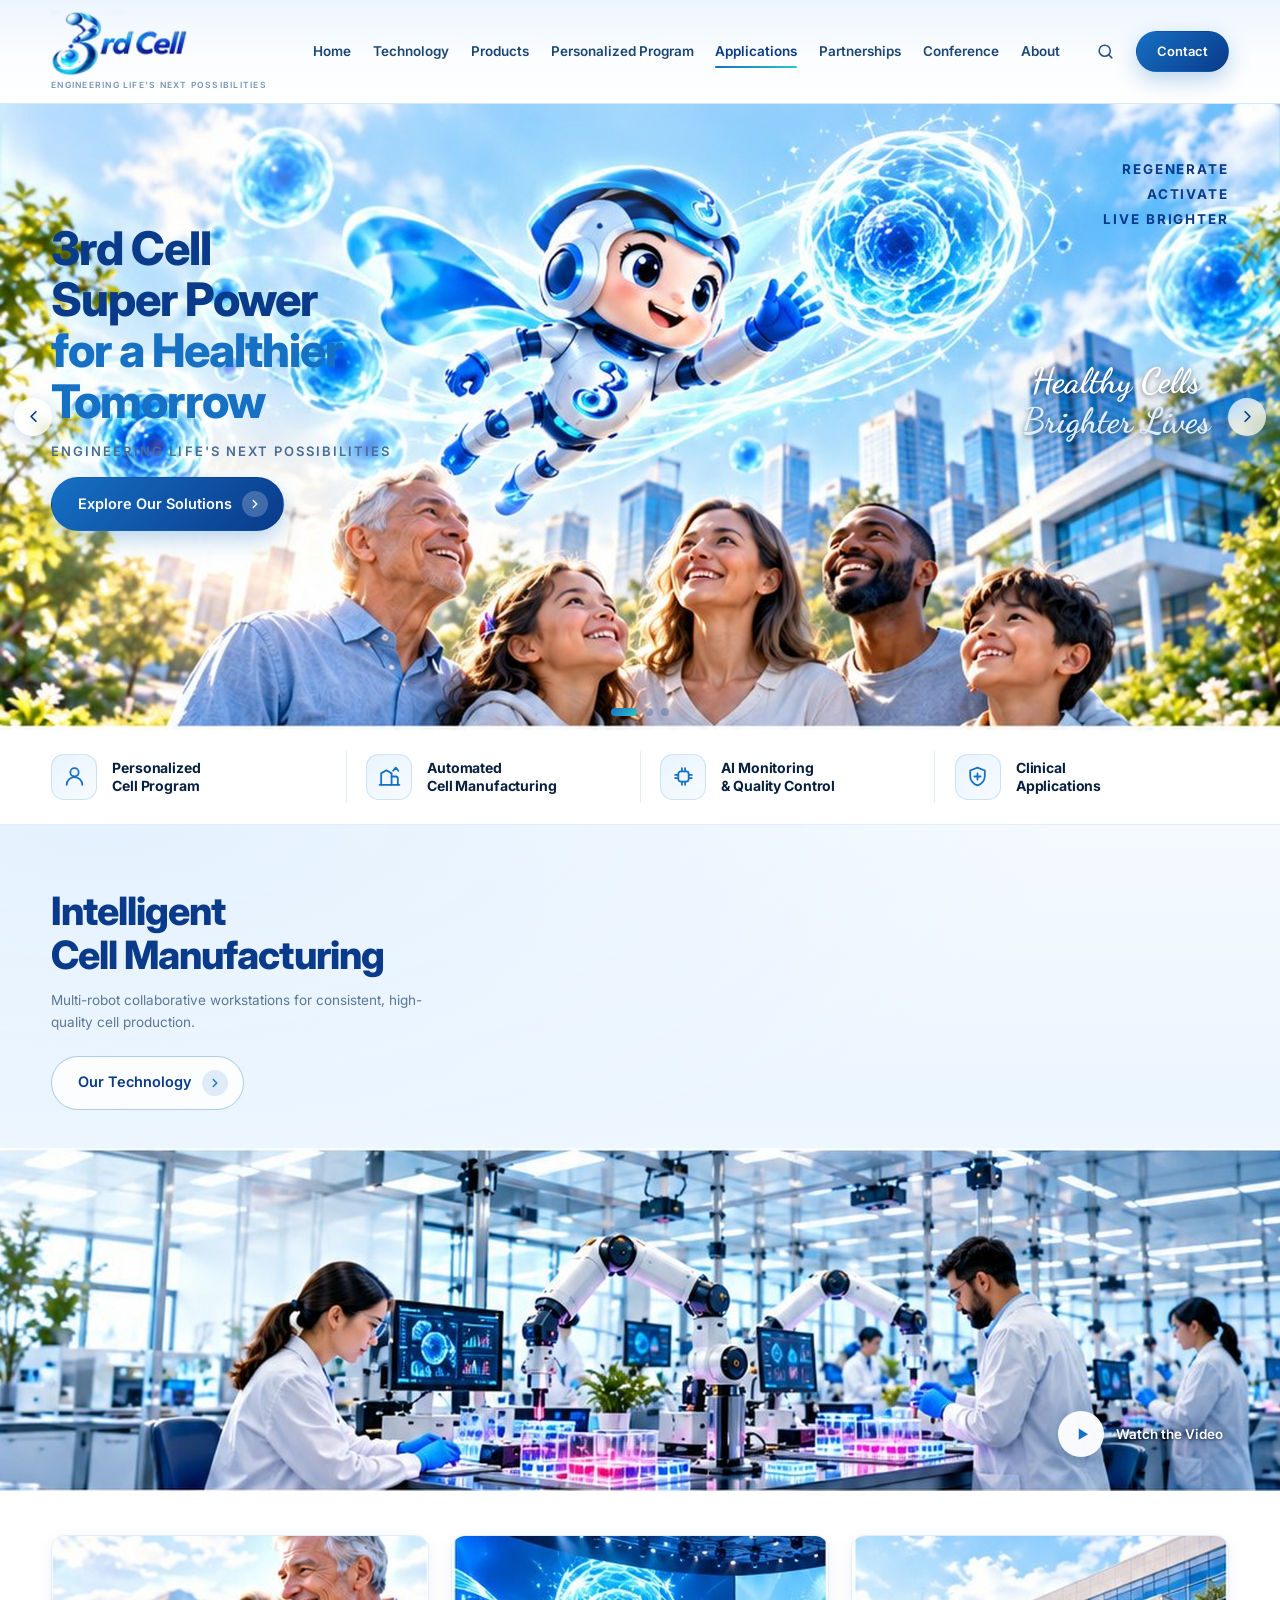
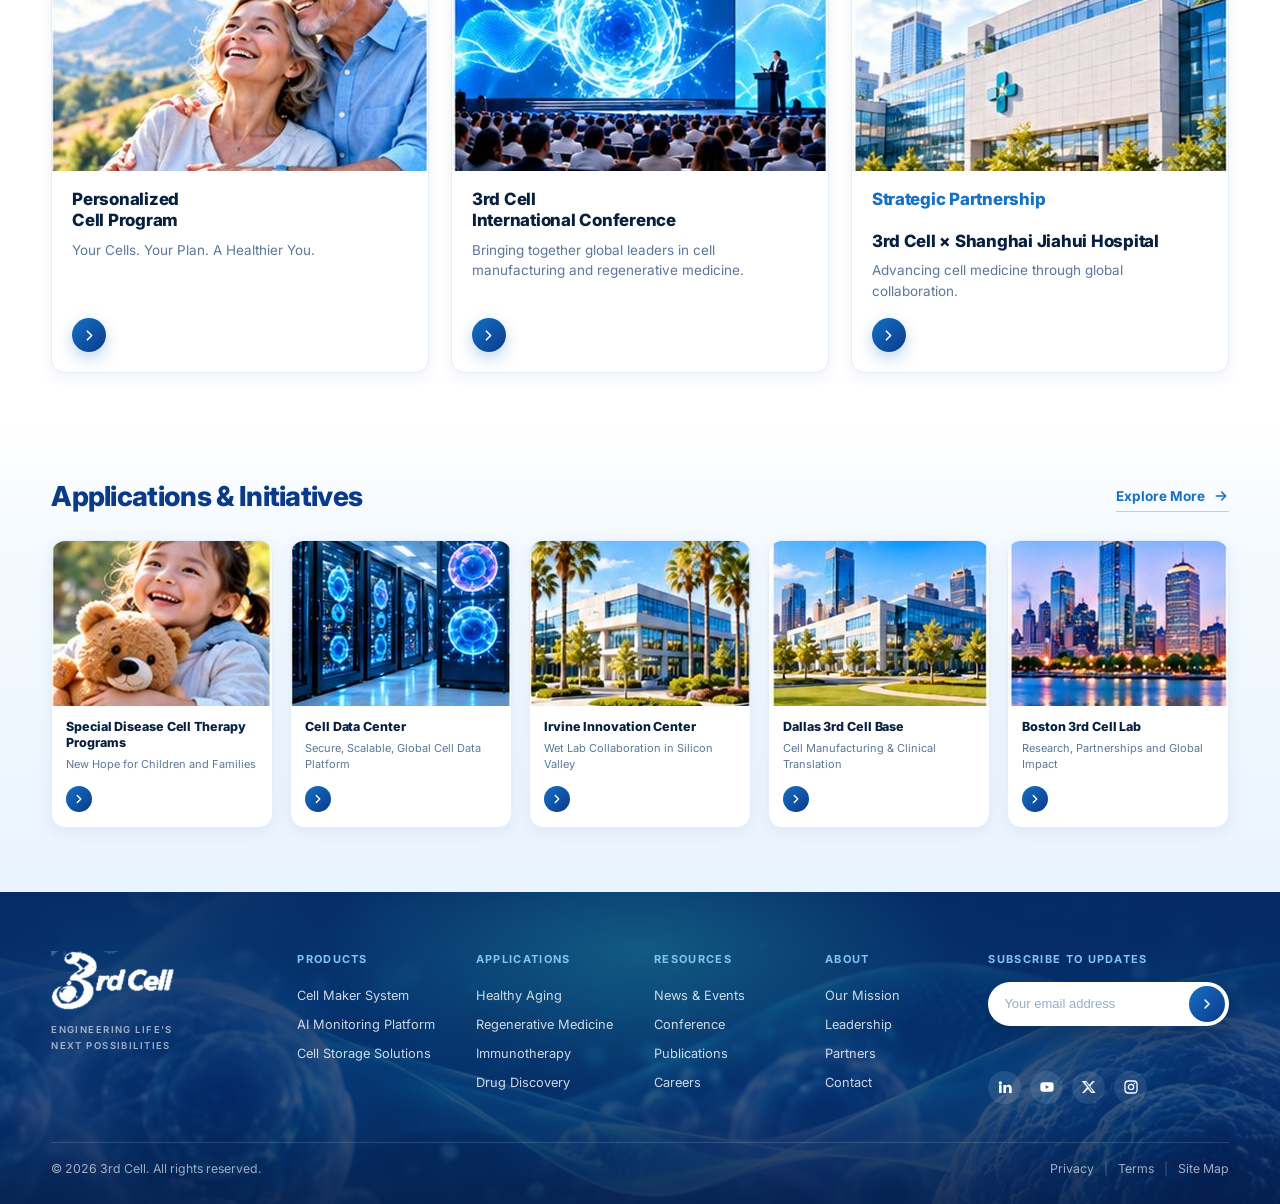
==== index.html @ 5ba8fcb6 "3rd Cell corporate site — static build from design mockup" ====
<!DOCTYPE html>
<html lang="en">
<head>
<meta charset="UTF-8">
<meta name="viewport" content="width=device-width, initial-scale=1">
<title>3rd Cell — Engineering Life's Next Possibilities</title>
<meta name="description" content="3rd Cell — Super Power for a Healthier Tomorrow. AI-powered automated cell manufacturing, monitoring and clinical translation.">
<link rel="icon" href="assets/logo.png">
<link rel="preconnect" href="https://fonts.googleapis.com">
<link rel="preconnect" href="https://fonts.gstatic.com" crossorigin>
<link href="https://fonts.googleapis.com/css2?family=Inter:wght@400;500;600;700;800;900&family=Dancing+Script:wght@600;700&display=swap" rel="stylesheet">
<link rel="stylesheet" href="styles.css">
</head>
<body>

<!-- ══════════ HEADER ══════════ -->
<header class="site-header" id="siteHeader">
  <div class="wrap header-inner">
    <a class="brand" href="#top" aria-label="3rd Cell home">
      <img src="assets/logo.png" alt="3rd Cell" class="brand-logo">
      <span class="brand-tag">Engineering Life's Next Possibilities</span>
    </a>

    <nav class="nav" id="primaryNav" aria-label="Primary">
      <a href="#top" class="nav-link is-active">Home</a>
      <a href="#technology" class="nav-link">Technology</a>
      <a href="#products" class="nav-link">Products</a>
      <a href="#programs" class="nav-link">Personalized Program</a>
      <a href="#applications" class="nav-link">Applications</a>
      <a href="#partnerships" class="nav-link">Partnerships</a>
      <a href="#conference" class="nav-link">Conference</a>
      <a href="#about" class="nav-link">About</a>
    </nav>

    <div class="header-actions">
      <button class="icon-btn" id="searchToggle" aria-label="Search">
        <svg viewBox="0 0 24 24" fill="none" stroke="currentColor" stroke-width="2" stroke-linecap="round"><circle cx="11" cy="11" r="7"/><path d="m20 20-3.6-3.6"/></svg>
      </button>
      <a href="#contact" class="btn btn-primary btn-sm">Contact</a>
      <button class="burger" id="navToggle" aria-label="Menu" aria-expanded="false"><span></span><span></span><span></span></button>
    </div>
  </div>
  <div class="search-bar" id="searchBar">
    <div class="wrap search-inner">
      <svg viewBox="0 0 24 24" fill="none" stroke="currentColor" stroke-width="2" stroke-linecap="round"><circle cx="11" cy="11" r="7"/><path d="m20 20-3.6-3.6"/></svg>
      <input type="search" placeholder="Search 3rd Cell — technology, programs, research…" aria-label="Search site">
      <button class="search-close" id="searchClose" aria-label="Close search">Esc</button>
    </div>
  </div>
</header>

<main id="top">

<!-- ══════════ HERO ══════════ -->
<section class="hero" id="hero" aria-roledescription="carousel">
  <div class="hero-stage">
    <div class="hero-slide is-active" data-theme="light">
      <img class="hero-img" src="assets/hero.jpg" alt="A multi-generational family looking up at glowing cell spheres above a city skyline">
    </div>
    <div class="hero-slide" data-theme="light" data-scrim="light">
      <img class="hero-img" src="assets/lab.jpg" alt="Multi-robot collaborative cell manufacturing laboratory" style="object-position:62% 50%">
    </div>
    <div class="hero-slide" data-theme="dark">
      <img class="hero-img" src="assets/footer-bg.jpg" alt="Luminous engineered cell spheres">
    </div>
  </div>

  <div class="hero-scrim"></div>

  <div class="hero-copy-wrap">
    <div class="hero-copy">
      <h1 class="hero-title">
        <span class="t-dark" data-slide-line>3rd Cell</span>
        <span class="t-dark" data-slide-line>Super Power</span>
        <span class="t-blue" data-slide-line>for a Healthier</span>
        <span class="t-blue" data-slide-line>Tomorrow</span>
      </h1>
      <p class="hero-sub" data-slide-sub>Engineering Life's Next Possibilities</p>
      <a href="#technology" class="btn btn-primary btn-lg" data-slide-cta>Explore Our Solutions
        <span class="btn-arrow"><svg viewBox="0 0 24 24" fill="none" stroke="currentColor" stroke-width="2.4" stroke-linecap="round" stroke-linejoin="round"><path d="m9 6 6 6-6 6"/></svg></span>
      </a>
    </div>
    <p class="hero-eyebrow" data-slide-eyebrow><span>Regenerate</span><span>Activate</span><span>Live Brighter</span></p>
    <p class="hero-script" data-slide-script>Healthy Cells<br><span>Brighter Lives</span></p>
  </div>

  <button class="hero-arrow hero-arrow--prev" id="heroPrev" aria-label="Previous slide">
    <svg viewBox="0 0 24 24" fill="none" stroke="currentColor" stroke-width="2.2" stroke-linecap="round" stroke-linejoin="round"><path d="m15 18-6-6 6-6"/></svg>
  </button>
  <button class="hero-arrow hero-arrow--next" id="heroNext" aria-label="Next slide">
    <svg viewBox="0 0 24 24" fill="none" stroke="currentColor" stroke-width="2.2" stroke-linecap="round" stroke-linejoin="round"><path d="m9 6 6 6-6 6"/></svg>
  </button>

  <div class="hero-dots" id="heroDots" role="tablist" aria-label="Slide selector"></div>
</section>

<!-- ══════════ PILLARS ══════════ -->
<section class="pillars" id="products">
  <div class="wrap pillars-grid">
    <a class="pillar" href="#programs">
      <span class="pillar-ico">
        <svg viewBox="0 0 24 24" fill="none" stroke="currentColor" stroke-width="1.7" stroke-linecap="round" stroke-linejoin="round"><path d="M12 12a4 4 0 1 0 0-8 4 4 0 0 0 0 8Z"/><path d="M4.5 20a7.5 7.5 0 0 1 15 0"/></svg>
      </span>
      <span class="pillar-label">Personalized<br>Cell Program</span>
    </a>
    <a class="pillar" href="#technology">
      <span class="pillar-ico">
        <svg viewBox="0 0 24 24" fill="none" stroke="currentColor" stroke-width="1.7" stroke-linecap="round" stroke-linejoin="round"><path d="M4 20V9l5-3 5 3v11"/><path d="M14 12h4a2 2 0 0 1 2 2v6"/><path d="M2.5 20h19"/><path d="m15.5 6.5 2.5-3 2.5 3"/></svg>
      </span>
      <span class="pillar-label">Automated<br>Cell Manufacturing</span>
    </a>
    <a class="pillar" href="#technology">
      <span class="pillar-ico">
        <svg viewBox="0 0 24 24" fill="none" stroke="currentColor" stroke-width="1.7" stroke-linecap="round" stroke-linejoin="round"><rect x="7" y="7" width="10" height="10" rx="2.5"/><path d="M10.5 4v3M13.5 4v3M10.5 17v3M13.5 17v3M4 10.5h3M4 13.5h3M17 10.5h3M17 13.5h3"/></svg>
      </span>
      <span class="pillar-label">AI Monitoring<br>&amp; Quality Control</span>
    </a>
    <a class="pillar" href="#applications">
      <span class="pillar-ico">
        <svg viewBox="0 0 24 24" fill="none" stroke="currentColor" stroke-width="1.7" stroke-linecap="round" stroke-linejoin="round"><path d="M12 3.5 5 6.2v5.3c0 4.2 2.9 7.6 7 9 4.1-1.4 7-4.8 7-9V6.2L12 3.5Z"/><path d="M12 9v6M9 12h6"/></svg>
      </span>
      <span class="pillar-label">Clinical<br>Applications</span>
    </a>
  </div>
</section>

<!-- ══════════ TECHNOLOGY ══════════ -->
<section class="tech" id="technology">
  <div class="wrap">
    <div class="tech-head">
      <h2 class="h2">Intelligent<br>Cell Manufacturing</h2>
      <p class="lede">Multi-robot collaborative workstations for consistent, high-quality cell production.</p>
      <a href="#about" class="btn btn-ghost btn-lg">Our Technology
        <span class="btn-arrow"><svg viewBox="0 0 24 24" fill="none" stroke="currentColor" stroke-width="2.4" stroke-linecap="round" stroke-linejoin="round"><path d="m9 6 6 6-6 6"/></svg></span>
      </a>
    </div>
  </div>
  <div class="tech-media">
    <img src="assets/lab.jpg" alt="Robotic arms and scientists working at collaborative cell culture workstations">
    <button class="watch" id="watchVideo">
      <span class="watch-play">
        <svg viewBox="0 0 24 24" fill="currentColor"><path d="M8 5.2v13.6L19 12 8 5.2Z"/></svg>
      </span>
      <span class="watch-text">Watch the Video</span>
    </button>
  </div>
</section>

<!-- ══════════ STORIES ══════════ -->
<section class="stories" id="programs">
  <div class="wrap stories-grid">

    <article class="story reveal">
      <div class="story-media"><img src="assets/card-program.jpg" alt="An older couple smiling in the mountains"></div>
      <div class="story-body">
        <h3 class="story-title">Personalized<br>Cell Program</h3>
        <p class="story-desc">Your Cells. Your Plan. A Healthier You.</p>
        <span class="story-arrow"><svg viewBox="0 0 24 24" fill="none" stroke="currentColor" stroke-width="2.4" stroke-linecap="round" stroke-linejoin="round"><path d="m9 6 6 6-6 6"/></svg></span>
      </div>
    </article>

    <article class="story reveal" id="conference">
      <div class="story-media"><img src="assets/card-conference.jpg" alt="A speaker on stage at the 3rd Cell International Conference"></div>
      <div class="story-body">
        <h3 class="story-title">3rd Cell<br>International Conference</h3>
        <p class="story-desc">Bringing together global leaders in cell manufacturing and regenerative medicine.</p>
        <span class="story-arrow"><svg viewBox="0 0 24 24" fill="none" stroke="currentColor" stroke-width="2.4" stroke-linecap="round" stroke-linejoin="round"><path d="m9 6 6 6-6 6"/></svg></span>
      </div>
    </article>

    <article class="story reveal" id="partnerships">
      <div class="story-media"><img src="assets/card-partner.jpg" alt="Shanghai Jiahui Hospital campus"></div>
      <div class="story-body">
        <h3 class="story-title"><em>Strategic Partnership</em><br>3rd Cell &times; Shanghai Jiahui Hospital</h3>
        <p class="story-desc">Advancing cell medicine through global collaboration.</p>
        <span class="story-arrow"><svg viewBox="0 0 24 24" fill="none" stroke="currentColor" stroke-width="2.4" stroke-linecap="round" stroke-linejoin="round"><path d="m9 6 6 6-6 6"/></svg></span>
      </div>
    </article>

  </div>
</section>

<!-- ══════════ APPLICATIONS ══════════ -->
<section class="apps" id="applications">
  <div class="wrap">
    <div class="apps-head">
      <h2 class="h2 h2-sm">Applications &amp; Initiatives</h2>
      <a href="#about" class="link-more">Explore More
        <svg viewBox="0 0 24 24" fill="none" stroke="currentColor" stroke-width="2.4" stroke-linecap="round" stroke-linejoin="round"><path d="M5 12h13m-5-6 6 6-6 6"/></svg>
      </a>
    </div>

    <div class="apps-grid">
      <a class="app-card reveal" href="#programs">
        <div class="app-media"><img src="assets/app-therapy.jpg" alt="A young child hugging a teddy bear"></div>
        <h3 class="app-title">Special Disease Cell Therapy Programs</h3>
        <p class="app-desc">New Hope for Children and Families</p>
        <span class="app-arrow"><svg viewBox="0 0 24 24" fill="none" stroke="currentColor" stroke-width="2.4" stroke-linecap="round" stroke-linejoin="round"><path d="m9 6 6 6-6 6"/></svg></span>
      </a>
      <a class="app-card reveal" href="#technology">
        <div class="app-media"><img src="assets/app-datacenter.jpg" alt="Rows of illuminated server racks"></div>
        <h3 class="app-title">Cell Data Center</h3>
        <p class="app-desc">Secure, Scalable, Global Cell Data Platform</p>
        <span class="app-arrow"><svg viewBox="0 0 24 24" fill="none" stroke="currentColor" stroke-width="2.4" stroke-linecap="round" stroke-linejoin="round"><path d="m9 6 6 6-6 6"/></svg></span>
      </a>
      <a class="app-card reveal" href="#about">
        <div class="app-media"><img src="assets/app-irvine.jpg" alt="Palm trees in front of a modern research campus"></div>
        <h3 class="app-title">Irvine Innovation Center</h3>
        <p class="app-desc">Wet Lab Collaboration in Silicon Valley</p>
        <span class="app-arrow"><svg viewBox="0 0 24 24" fill="none" stroke="currentColor" stroke-width="2.4" stroke-linecap="round" stroke-linejoin="round"><path d="m9 6 6 6-6 6"/></svg></span>
      </a>
      <a class="app-card reveal" href="#technology">
        <div class="app-media"><img src="assets/app-dallas.jpg" alt="A 3rd Cell facility beside a city skyline"></div>
        <h3 class="app-title">Dallas 3rd Cell Base</h3>
        <p class="app-desc">Cell Manufacturing &amp; Clinical Translation</p>
        <span class="app-arrow"><svg viewBox="0 0 24 24" fill="none" stroke="currentColor" stroke-width="2.4" stroke-linecap="round" stroke-linejoin="round"><path d="m9 6 6 6-6 6"/></svg></span>
      </a>
      <a class="app-card reveal" href="#partnerships">
        <div class="app-media"><img src="assets/app-boston.jpg" alt="Boston skyline along the river at dusk"></div>
        <h3 class="app-title">Boston 3rd Cell Lab</h3>
        <p class="app-desc">Research, Partnerships and Global Impact</p>
        <span class="app-arrow"><svg viewBox="0 0 24 24" fill="none" stroke="currentColor" stroke-width="2.4" stroke-linecap="round" stroke-linejoin="round"><path d="m9 6 6 6-6 6"/></svg></span>
      </a>
    </div>
  </div>
</section>

</main>

<!-- ══════════ FOOTER ══════════ -->
<footer class="site-footer" id="about">
  <div class="footer-glow"></div>
  <div class="wrap footer-grid">

    <div class="footer-brand" id="contact">
      <img src="assets/logo-white.png" alt="3rd Cell" class="footer-logo">
      <p class="footer-tag">Engineering Life's<br>Next Possibilities</p>
    </div>

    <nav class="footer-col" aria-label="Products">
      <h4>Products</h4>
      <a href="#technology">Cell Maker System</a>
      <a href="#technology">AI Monitoring Platform</a>
      <a href="#technology">Cell Storage Solutions</a>
    </nav>

    <nav class="footer-col" aria-label="Applications">
      <h4>Applications</h4>
      <a href="#applications">Healthy Aging</a>
      <a href="#applications">Regenerative Medicine</a>
      <a href="#applications">Immunotherapy</a>
      <a href="#applications">Drug Discovery</a>
    </nav>

    <nav class="footer-col" aria-label="Resources">
      <h4>Resources</h4>
      <a href="#about">News &amp; Events</a>
      <a href="#conference">Conference</a>
      <a href="#about">Publications</a>
      <a href="#about">Careers</a>
    </nav>

    <nav class="footer-col" aria-label="About">
      <h4>About</h4>
      <a href="#about">Our Mission</a>
      <a href="#about">Leadership</a>
      <a href="#partnerships">Partners</a>
      <a href="#contact">Contact</a>
    </nav>

    <div class="footer-sub">
      <h4>Subscribe to Updates</h4>
      <form class="sub-form" id="subForm" novalidate>
        <label class="sr-only" for="subEmail">Email address</label>
        <input id="subEmail" type="email" placeholder="Your email address" autocomplete="email" required>
        <button type="submit" aria-label="Subscribe">
          <svg viewBox="0 0 24 24" fill="none" stroke="currentColor" stroke-width="2.3" stroke-linecap="round" stroke-linejoin="round"><path d="m9 6 6 6-6 6"/></svg>
        </button>
      </form>
      <p class="sub-note" id="subNote" role="status"></p>

      <div class="socials">
        <a href="#" aria-label="LinkedIn"><svg viewBox="0 0 24 24" fill="currentColor"><path d="M4.98 3.5a2.5 2.5 0 1 1 0 5 2.5 2.5 0 0 1 0-5ZM3 9h4v12H3V9Zm7 0h3.8v1.7h.05c.53-.95 1.83-1.95 3.77-1.95C21.1 8.75 22 10.9 22 14.1V21h-4v-6.1c0-1.45-.03-3.3-2.05-3.3-2.05 0-2.36 1.57-2.36 3.2V21h-4V9Z"/></svg></a>
        <a href="#" aria-label="YouTube"><svg viewBox="0 0 24 24" fill="currentColor"><path d="M21.6 7.2a2.5 2.5 0 0 0-1.75-1.77C18.25 5 12 5 12 5s-6.25 0-7.85.43A2.5 2.5 0 0 0 2.4 7.2C2 8.8 2 12 2 12s0 3.2.4 4.8a2.5 2.5 0 0 0 1.75 1.77C5.75 19 12 19 12 19s6.25 0 7.85-.43a2.5 2.5 0 0 0 1.75-1.77C22 15.2 22 12 22 12s0-3.2-.4-4.8ZM10 15.1V8.9l5.2 3.1-5.2 3.1Z"/></svg></a>
        <a href="#" aria-label="X"><svg viewBox="0 0 24 24" fill="currentColor"><path d="M17.5 3h3.2l-7 8 8.2 10h-6.4l-5-6.1L4.7 21H1.5l7.5-8.6L1.2 3h6.6l4.5 5.6L17.5 3Zm-1.1 16h1.8L7.7 4.8H5.8L16.4 19Z"/></svg></a>
        <a href="#" aria-label="Instagram"><svg viewBox="0 0 24 24" fill="none" stroke="currentColor" stroke-width="1.9"><rect x="3" y="3" width="18" height="18" rx="5"/><circle cx="12" cy="12" r="4"/><circle cx="17.2" cy="6.8" r="1.1" fill="currentColor" stroke="none"/></svg></a>
      </div>
    </div>
  </div>

  <div class="wrap footer-base">
    <p>&copy; 2026 3rd Cell. All rights reserved.</p>
    <nav class="footer-legal">
      <a href="#">Privacy</a><span>|</span><a href="#">Terms</a><span>|</span><a href="#">Site Map</a>
    </nav>
  </div>
</footer>

<!-- ══════════ VIDEO MODAL ══════════ -->
<div class="modal" id="videoModal" aria-hidden="true">
  <div class="modal-backdrop" data-close></div>
  <div class="modal-box" role="dialog" aria-modal="true" aria-label="3rd Cell overview video">
    <button class="modal-close" data-close aria-label="Close">&times;</button>
    <div class="modal-screen">
      <div class="modal-pulse"></div>
      <p class="modal-caption">3rd Cell — Automated Cell Manufacturing</p>
      <p class="modal-hint">Video placeholder · drop your file at <code>assets/intro.mp4</code> to play it here.</p>
    </div>
  </div>
</div>

<script src="script.js"></script>
</body>
</html>
---- styles.css ----
/* ═══════════════════════════════════════════════════
   3rd Cell — Site stylesheet
   Brand: Deep Blue #0A3A8A · Life Blue #1670C4
          Cell Teal #2DC6C6 · Ice White #F4FAFF
   Typeface: Inter
   ═══════════════════════════════════════════════════ */

:root{
  --deep:#0A3A8A;
  --blue:#1670C4;
  --teal:#2DC6C6;
  --ice:#F4FAFF;

  --ink:#08203F;
  --ink-2:#12395F;
  --muted:#5C7799;
  --line:#E3EEFA;

  --grad-brand:linear-gradient(135deg,#1670C4 0%,#0A3A8A 100%);
  --grad-teal:linear-gradient(135deg,#1670C4 0%,#2DC6C6 100%);

  --r-sm:10px; --r-md:14px; --r-lg:20px;
  --sh-sm:0 4px 16px rgba(10,58,138,.07);
  --sh-md:0 10px 34px rgba(10,58,138,.11);
  --sh-lg:0 20px 60px rgba(10,58,138,.16);

  --gutter: clamp(20px, 4vw, 64px);
  --ease:cubic-bezier(.22,.61,.36,1);
}

*,*::before,*::after{box-sizing:border-box}
html{scroll-behavior:smooth}
body{
  margin:0;
  font-family:'Inter',-apple-system,BlinkMacSystemFont,'Segoe UI','PingFang SC','Hiragino Sans GB','Microsoft YaHei',sans-serif;
  color:var(--ink);
  background:#fff;
  -webkit-font-smoothing:antialiased;
  text-rendering:optimizeLegibility;
  line-height:1.55;
}
img{max-width:100%}
a{text-decoration:none;color:inherit}
h1,h2,h3,h4,p{margin:0}
button{font:inherit}
:focus-visible{outline:2px solid var(--blue);outline-offset:3px;border-radius:4px}
.sr-only{position:absolute;width:1px;height:1px;overflow:hidden;clip:rect(0 0 0 0);white-space:nowrap}

.wrap{width:min(1280px,100% - (var(--gutter)*2));margin-inline:auto}

/* ───────── Buttons ───────── */
.btn{
  display:inline-flex;align-items:center;gap:10px;
  border-radius:999px;font-weight:600;white-space:nowrap;
  transition:transform .25s var(--ease),box-shadow .25s var(--ease),background .25s var(--ease),color .25s var(--ease);
  border:1px solid transparent;cursor:pointer;
}
.btn-sm{padding:9px 20px;font-size:13px}
.btn-lg{padding:13px 15px 13px 26px;font-size:14.5px}
.btn-primary{background:var(--grad-brand);color:#fff;box-shadow:0 8px 22px rgba(22,112,196,.30)}
.btn-primary:hover{transform:translateY(-2px);box-shadow:0 14px 30px rgba(22,112,196,.42)}
.btn-ghost{background:rgba(255,255,255,.78);color:var(--deep);border-color:rgba(22,112,196,.34);backdrop-filter:blur(6px)}
.btn-ghost:hover{background:#fff;border-color:var(--blue);transform:translateY(-2px);box-shadow:var(--sh-sm)}
.btn-arrow{
  width:26px;height:26px;border-radius:50%;
  background:rgba(255,255,255,.22);
  display:grid;place-items:center;flex:0 0 auto;
}
.btn-arrow svg{width:14px;height:14px}
.btn-ghost .btn-arrow{background:rgba(22,112,196,.12);color:var(--blue)}

/* ───────── Header ───────── */
.site-header{
  position:sticky;top:0;z-index:80;
  background:linear-gradient(180deg,#ECF5FE 0%,#FBFDFF 55%,#FFFFFF 100%);
  border-bottom:1px solid rgba(22,112,196,.10);
  transition:box-shadow .3s var(--ease),background .3s var(--ease);
}
.site-header.is-stuck{box-shadow:0 8px 28px rgba(10,58,138,.10)}
.header-inner{display:flex;align-items:center;gap:clamp(16px,2.2vw,34px);padding:11px 0}

.brand{display:flex;flex-direction:column;gap:3px;flex:0 0 auto}
.brand-logo{width:clamp(120px,10.6vw,152px);height:auto;display:block}
.brand-tag{
  font-size:8.5px;letter-spacing:.145em;text-transform:uppercase;
  color:#7995B4;font-weight:600;white-space:nowrap;
}

.nav{display:flex;align-items:center;gap:clamp(14px,1.7vw,26px);margin-left:auto}
.nav-link{
  position:relative;font-size:13.5px;font-weight:600;color:#1B4772;
  padding:8px 0;white-space:nowrap;transition:color .2s;
}
.nav-link::after{
  content:'';position:absolute;left:0;right:0;bottom:2px;height:2px;border-radius:2px;
  background:var(--grad-teal);transform:scaleX(0);transform-origin:left;
  transition:transform .3s var(--ease);
}
.nav-link:hover{color:var(--blue)}
.nav-link:hover::after,.nav-link.is-active::after{transform:scaleX(1)}
.nav-link.is-active{color:var(--deep)}

.header-actions{display:flex;align-items:center;gap:12px;flex:0 0 auto}
.icon-btn{
  width:36px;height:36px;border-radius:50%;border:0;background:transparent;
  color:#2A5480;display:grid;place-items:center;cursor:pointer;transition:background .2s,color .2s;
}
.icon-btn:hover{background:rgba(22,112,196,.10);color:var(--blue)}
.icon-btn svg{width:19px;height:19px}

.burger{display:none;width:38px;height:38px;border:0;background:transparent;cursor:pointer;flex-direction:column;gap:5px;align-items:center;justify-content:center}
.burger span{display:block;width:20px;height:2px;background:var(--deep);border-radius:2px;transition:transform .3s var(--ease),opacity .2s}
.burger[aria-expanded="true"] span:nth-child(1){transform:translateY(7px) rotate(45deg)}
.burger[aria-expanded="true"] span:nth-child(2){opacity:0}
.burger[aria-expanded="true"] span:nth-child(3){transform:translateY(-7px) rotate(-45deg)}

/* search bar */
.search-bar{
  overflow:hidden;max-height:0;border-top:0 solid var(--line);
  transition:max-height .35s var(--ease),border-top-width .1s;
  background:#fff;
}
.site-header.search-open .search-bar{max-height:76px;border-top-width:1px}
.search-inner{display:flex;align-items:center;gap:12px;padding:14px 0}
.search-inner svg{width:20px;height:20px;color:var(--blue);flex:0 0 auto}
.search-inner input{
  flex:1;border:0;background:transparent;outline:none;font-size:15px;color:var(--ink);
}
.search-inner input::placeholder{color:#9CB3CC}
.search-close{
  border:1px solid var(--line);background:#fff;border-radius:8px;padding:5px 9px;
  font-size:11px;font-weight:600;color:var(--muted);cursor:pointer;
}

/* ───────── Hero ───────── */
.hero{position:relative;overflow:hidden;background:#0A3A8A}
.hero-stage{position:relative;height:clamp(430px,48.9vw,760px)}
.hero-slide{position:absolute;inset:0;opacity:0;transition:opacity .85s var(--ease);pointer-events:none}
.hero-slide.is-active{opacity:1;pointer-events:auto}
.hero-slide::after{content:'';position:absolute;inset:0;opacity:0;transition:opacity .6s}
.hero-slide[data-scrim="light"]::after{
  opacity:1;
  background:
    linear-gradient(180deg,rgba(255,255,255,.88) 0%,rgba(255,255,255,.42) 14%,rgba(255,255,255,0) 28%),
    linear-gradient(100deg,rgba(255,255,255,.97) 0%,rgba(255,255,255,.90) 32%,rgba(255,255,255,.25) 58%,rgba(255,255,255,0) 78%);
}
.hero-slide[data-theme="dark"]::after{
  opacity:1;
  background:linear-gradient(100deg,rgba(4,24,56,.92) 0%,rgba(4,24,56,.72) 38%,rgba(4,24,56,.28) 68%,rgba(4,24,56,.10) 100%);
}
.hero-img{width:100%;height:100%;object-fit:cover;display:block;object-position:50% 50%}
.hero-scrim{position:absolute;inset:0;pointer-events:none;
  background:linear-gradient(180deg,rgba(255,255,255,.30) 0%,rgba(255,255,255,0) 22%)}

.hero-copy-wrap{position:absolute;inset:0}
.hero-copy{
  position:absolute;left:max(var(--gutter),calc(50% - 640px));top:19%;width:min(38%,500px);
  display:flex;flex-direction:column;align-items:flex-start;gap:16px;
}
.hero-title{
  font-size:clamp(25px,3.62vw,52px);line-height:1.1;font-weight:800;
  letter-spacing:-.022em;display:flex;flex-direction:column;
}
.hero-title .t-dark{color:var(--deep)}
.hero-title .t-blue{color:var(--blue)}
.hero-sub{
  font-size:clamp(9px,1.02vw,14px);letter-spacing:.155em;text-transform:uppercase;
  font-weight:600;color:#4B6C92;margin-top:-2px;
}
.hero-eyebrow{
  position:absolute;right:max(var(--gutter),calc(50% - 640px));top:8.5%;text-align:right;
  font-size:clamp(9px,1.05vw,14px);letter-spacing:.14em;text-transform:uppercase;
  font-weight:700;color:var(--deep);line-height:1.85;
}
.hero-eyebrow span{display:block}
.hero-script{
  position:absolute;right:5.5%;top:41%;text-align:center;
  font-family:'Dancing Script',cursive;font-weight:700;
  font-size:clamp(22px,2.75vw,42px);line-height:1.14;
  color:#fff;
  text-shadow:0 2px 5px rgba(6,32,72,.55),0 10px 30px rgba(6,32,72,.45);
}
.hero-script span{color:#DCF0FF}

.hero-arrow{
  position:absolute;top:50%;transform:translateY(-50%);
  width:38px;height:38px;border-radius:50%;border:0;cursor:pointer;
  background:rgba(255,255,255,.72);color:var(--deep);
  display:grid;place-items:center;backdrop-filter:blur(6px);
  box-shadow:0 4px 16px rgba(10,58,138,.18);
  transition:background .25s,transform .25s var(--ease);z-index:3;
}
.hero-arrow svg{width:19px;height:19px}
.hero-arrow:hover{background:#fff}
.hero-arrow--prev{left:14px}
.hero-arrow--next{right:14px}
.hero-arrow--prev:hover{transform:translateY(-50%) translateX(-3px)}
.hero-arrow--next:hover{transform:translateY(-50%) translateX(3px)}

.hero-dots{position:absolute;left:50%;transform:translateX(-50%);bottom:14px;display:flex;gap:8px;z-index:3}
.hero-dots button{
  width:8px;height:8px;padding:0;border-radius:999px;border:0;cursor:pointer;
  background:rgba(10,58,138,.28);transition:width .3s var(--ease),background .3s;
}
.hero-dots button[aria-selected="true"]{width:26px;background:var(--grad-teal)}

/* dark-theme slide text flip */
.hero[data-theme="dark"] .hero-title .t-dark,
.hero[data-theme="dark"] .hero-eyebrow{color:#fff}
.hero[data-theme="dark"] .hero-title .t-blue{color:#8FD4F5}
.hero[data-theme="dark"] .hero-sub{color:rgba(255,255,255,.80)}
.hero[data-theme="dark"] .btn-primary{background:rgba(255,255,255,.96);color:var(--deep);box-shadow:0 10px 28px rgba(0,0,0,.28)}
.hero[data-theme="dark"] .btn-primary .btn-arrow{background:rgba(10,58,138,.10);color:var(--deep)}
.hero[data-theme="dark"] .hero-script{color:#EAF7FF}

/* ───────── Pillars ───────── */
.pillars{background:#fff;border-bottom:1px solid var(--line)}
.pillars-grid{display:grid;grid-template-columns:repeat(4,1fr)}
.pillar{
  position:relative;display:flex;align-items:center;gap:15px;
  padding:24px clamp(10px,1.6vw,26px);transition:background .25s var(--ease);
}
.pillar:first-child{padding-left:0}
.pillar:last-child{padding-right:0}
.pillar + .pillar::before{
  content:'';position:absolute;left:0;top:22%;height:56%;width:1px;background:var(--line);
}
.pillar:hover{background:linear-gradient(180deg,rgba(244,250,255,0),rgba(244,250,255,1))}
.pillar-ico{
  width:46px;height:46px;border-radius:13px;flex:0 0 auto;
  display:grid;place-items:center;color:var(--blue);
  background:linear-gradient(140deg,#EAF4FE,#F6FBFF);
  border:1px solid rgba(22,112,196,.16);
  transition:transform .3s var(--ease),box-shadow .3s var(--ease);
}
.pillar-ico svg{width:25px;height:25px}
.pillar:hover .pillar-ico{transform:translateY(-3px);box-shadow:0 10px 22px rgba(22,112,196,.20)}
.pillar-label{font-size:14px;font-weight:700;color:var(--ink);line-height:1.3;letter-spacing:-.01em}

/* ───────── Technology ───────── */
.tech{
  position:relative;padding:clamp(46px,5vw,74px) 0 0;
  background:
    radial-gradient(120% 90% at 8% 0%,#E4F1FE 0%,rgba(244,250,255,0) 62%),
    linear-gradient(180deg,#F4FAFF 0%,#ECF6FF 42%,#FFFFFF 100%);
}
.tech-head{max-width:min(560px,100%)}
.h2{font-size:clamp(26px,3.05vw,45px);line-height:1.12;font-weight:800;letter-spacing:-.025em;color:var(--deep)}
.h2-sm{font-size:clamp(21px,2.15vw,31px)}
.lede{margin-top:14px;font-size:clamp(13px,1.06vw,15.5px);color:var(--muted);line-height:1.6;max-width:44ch}
.tech-head .btn{margin-top:22px}

.tech-media{position:relative;margin-top:clamp(26px,3vw,44px);line-height:0}
.tech-media img{width:100%;height:clamp(240px,26.8vw,400px);object-fit:cover;display:block}
.watch{
  position:absolute;right:max(var(--gutter),calc(50% - 640px));bottom:clamp(16px,2.6vw,38px);
  display:flex;align-items:center;gap:12px;border:0;background:transparent;cursor:pointer;
  color:#fff;font-weight:600;font-size:clamp(12px,1.05vw,15px);
  text-shadow:0 1px 3px rgba(4,24,56,.75),0 6px 22px rgba(4,24,56,.65);
}
.watch::before{
  content:'';position:absolute;inset:-18px -26px;border-radius:999px;z-index:-1;
  background:radial-gradient(62% 74% at 58% 56%,rgba(4,22,52,.46) 0%,rgba(4,22,52,0) 74%);
}
.watch-play{
  width:clamp(40px,3.6vw,54px);aspect-ratio:1;border-radius:50%;
  background:rgba(255,255,255,.94);color:var(--blue);
  display:grid;place-items:center;flex:0 0 auto;
  box-shadow:0 6px 22px rgba(4,24,56,.30);
  transition:transform .3s var(--ease),background .3s;
}
.watch-play svg{width:44%;height:44%;margin-left:2px}
.watch:hover .watch-play{transform:scale(1.09);background:#fff}

/* ───────── Stories ───────── */
.stories{background:#fff;padding:clamp(30px,3.4vw,50px) 0 clamp(40px,4vw,62px)}
.stories-grid{display:grid;grid-template-columns:repeat(3,1fr);gap:clamp(16px,1.7vw,26px)}
.story{
  display:flex;flex-direction:column;background:#fff;border:1px solid var(--line);
  border-radius:var(--r-md);overflow:hidden;box-shadow:var(--sh-sm);
  transition:transform .35s var(--ease),box-shadow .35s var(--ease),border-color .35s;
}
.story:hover{transform:translateY(-5px);box-shadow:var(--sh-md);border-color:rgba(22,112,196,.30)}
.story-media{overflow:hidden}
.story-media img{width:100%;aspect-ratio:16/10;object-fit:cover;display:block;transition:transform .6s var(--ease)}
.story:hover .story-media img{transform:scale(1.05)}
.story-body{padding:18px 20px 20px;display:flex;flex-direction:column;flex:1}
.story-title{font-size:clamp(15px,1.32vw,19px);font-weight:800;line-height:1.24;color:var(--ink);letter-spacing:-.015em}
.story-title em{font-style:normal;color:var(--blue);display:block}
.story-desc{margin-top:9px;font-size:13.5px;color:var(--muted);line-height:1.55;flex:1}
.story-arrow{
  margin-top:16px;width:34px;height:34px;border-radius:50%;flex:0 0 auto;
  background:var(--grad-brand);color:#fff;display:grid;place-items:center;
  box-shadow:0 6px 16px rgba(22,112,196,.28);
  transition:transform .3s var(--ease);
}
.story-arrow svg{width:17px;height:17px}
.story:hover .story-arrow{transform:translateX(4px)}

/* ───────── Applications ───────── */
.apps{
  padding:clamp(42px,4.4vw,64px) 0 clamp(50px,5vw,76px);
  background:linear-gradient(180deg,#FFFFFF 0%,#F4FAFF 26%,#EAF4FE 100%);
}
.apps-head{display:flex;align-items:flex-end;justify-content:space-between;gap:20px;margin-bottom:clamp(20px,2.2vw,30px)}
.link-more{
  display:inline-flex;align-items:center;gap:8px;font-size:13.5px;font-weight:700;color:var(--blue);
  padding-bottom:4px;border-bottom:1.5px solid rgba(22,112,196,.30);transition:gap .25s var(--ease),border-color .25s;
}
.link-more svg{width:16px;height:16px}
.link-more:hover{gap:13px;border-color:var(--blue)}

.apps-grid{display:grid;grid-template-columns:repeat(5,1fr);gap:clamp(12px,1.35vw,20px)}
.app-card{
  display:flex;flex-direction:column;background:#fff;border-radius:var(--r-md);
  overflow:hidden;border:1px solid var(--line);box-shadow:var(--sh-sm);
  transition:transform .35s var(--ease),box-shadow .35s var(--ease),border-color .35s;
}
.app-card:hover{transform:translateY(-5px);box-shadow:var(--sh-md);border-color:rgba(22,112,196,.28)}
.app-media{overflow:hidden}
.app-media img{width:100%;aspect-ratio:4/3;object-fit:cover;display:block;transition:transform .6s var(--ease)}
.app-card:hover .app-media img{transform:scale(1.06)}
.app-title{padding:13px 14px 0;font-size:12.5px;font-weight:800;line-height:1.3;color:var(--ink);letter-spacing:-.008em}
.app-desc{padding:6px 14px 0;font-size:11px;line-height:1.45;color:var(--muted);flex:1}
.app-arrow{
  margin:13px 14px 15px;width:26px;height:26px;border-radius:50%;
  background:var(--grad-brand);color:#fff;display:grid;place-items:center;
  transition:transform .3s var(--ease);
}
.app-arrow svg{width:14px;height:14px}
.app-card:hover .app-arrow{transform:translateX(4px)}

/* ───────── Footer ───────── */
.site-footer{position:relative;background:#062A63;color:#fff;overflow:hidden;isolation:isolate}
.site-footer::before{
  content:'';position:absolute;inset:0;z-index:-2;
  background:url(assets/footer-bg.jpg) center 32%/cover no-repeat;
  opacity:.70;
}
.site-footer::after{
  content:'';position:absolute;inset:0;z-index:-1;
  background:linear-gradient(180deg,rgba(6,42,99,.94) 0%,rgba(6,42,99,.79) 36%,rgba(6,38,92,.70) 66%,rgba(5,30,74,.88) 100%);
}
.footer-glow{
  position:absolute;left:50%;top:-140px;width:900px;height:400px;transform:translateX(-50%);
  background:radial-gradient(50% 50% at 50% 50%,rgba(45,198,198,.30) 0%,rgba(22,112,196,0) 70%);
  pointer-events:none;z-index:0;
}
.footer-grid{
  position:relative;z-index:1;display:grid;
  grid-template-columns:1.45fr 1fr 1fr .95fr .9fr 1.6fr;
  gap:clamp(18px,2.2vw,34px);
  padding:clamp(44px,4.6vw,66px) 0 clamp(28px,3vw,40px);
}
.footer-brand{display:flex;flex-direction:column;gap:12px}
.footer-logo{width:clamp(112px,9.6vw,138px);height:auto;display:block}
.footer-tag{font-size:9.5px;letter-spacing:.15em;text-transform:uppercase;font-weight:600;color:rgba(255,255,255,.62);line-height:1.7}

.footer-col h4,.footer-sub h4{
  font-size:11px;letter-spacing:.12em;text-transform:uppercase;font-weight:700;
  color:#7EC6F2;margin-bottom:14px;
}
.footer-col a{
  display:block;font-size:12.8px;color:rgba(255,255,255,.80);
  padding:4.5px 0;transition:color .2s,transform .25s var(--ease);
}
.footer-col a:hover{color:#fff;transform:translateX(3px)}

.sub-form{display:flex;align-items:center;gap:6px;background:#fff;border-radius:999px;padding:4px 4px 4px 8px;box-shadow:0 8px 24px rgba(0,0,0,.18)}
.sub-form input{
  flex:1;min-width:0;border:0;background:transparent;outline:none;
  padding:9px 8px;font-size:13px;color:var(--deep);
}
.sub-form input::placeholder{color:#93AEC9}
.sub-form button{
  width:36px;height:36px;flex:0 0 auto;border:0;border-radius:50%;cursor:pointer;
  background:var(--grad-brand);color:#fff;display:grid;place-items:center;
  transition:transform .25s var(--ease);
}
.sub-form button svg{width:16px;height:16px}
.sub-form button:hover{transform:scale(1.08)}
.sub-note{margin-top:9px;font-size:11.5px;color:#8EE0DC;min-height:16px}

.socials{display:flex;gap:9px;margin-top:20px}
.socials a{
  width:33px;height:33px;border-radius:50%;display:grid;place-items:center;
  background:rgba(255,255,255,.10);color:#fff;
  transition:background .25s,transform .25s var(--ease);
}
.socials a svg{width:16px;height:16px}
.socials a:hover{background:var(--teal);color:#04305F;transform:translateY(-3px)}

.footer-base{
  position:relative;z-index:1;display:flex;align-items:center;justify-content:space-between;
  gap:16px;flex-wrap:wrap;
  padding:16px 0 26px;border-top:1px solid rgba(255,255,255,.14);
  font-size:12.3px;color:rgba(255,255,255,.62);
}
.footer-legal{display:flex;align-items:center;gap:10px}
.footer-legal a{transition:color .2s}
.footer-legal a:hover{color:#fff}
.footer-legal span{opacity:.4}

/* ───────── Video modal ───────── */
.modal{position:fixed;inset:0;z-index:100;display:none;place-items:center;padding:24px}
.modal.is-open{display:grid}
.modal-backdrop{position:absolute;inset:0;background:rgba(4,22,50,.72);backdrop-filter:blur(4px)}
.modal-box{position:relative;width:min(880px,100%);border-radius:18px;overflow:hidden;background:#04203F;box-shadow:0 30px 90px rgba(0,0,0,.5)}
.modal-close{
  position:absolute;right:10px;top:8px;z-index:2;width:36px;height:36px;border:0;border-radius:50%;
  background:rgba(255,255,255,.16);color:#fff;font-size:22px;line-height:1;cursor:pointer;
  transition:background .2s;
}
.modal-close:hover{background:rgba(255,255,255,.30)}
.modal-screen{
  aspect-ratio:16/9;display:grid;place-content:center;justify-items:center;gap:12px;text-align:center;padding:28px;
  background:
    radial-gradient(60% 70% at 50% 40%,rgba(45,198,198,.28) 0%,rgba(4,32,63,0) 70%),
    linear-gradient(160deg,#08325F,#041B36);
}
.modal-pulse{width:74px;height:74px;border-radius:50%;background:rgba(255,255,255,.94);color:var(--blue);display:grid;place-items:center;
  animation:pulse 2.4s ease-in-out infinite}
.modal-pulse::after{content:'';width:0;height:0;border-style:solid;border-width:14px 0 14px 24px;border-color:transparent transparent transparent currentColor;margin-left:5px}
@keyframes pulse{0%,100%{box-shadow:0 0 0 0 rgba(116,204,255,.45)}50%{box-shadow:0 0 0 22px rgba(116,204,255,0)}}
.modal-caption{color:#fff;font-weight:700;font-size:16px}
.modal-hint{color:rgba(255,255,255,.62);font-size:12.5px;max-width:44ch}
.modal-hint code{background:rgba(255,255,255,.12);padding:2px 6px;border-radius:5px;font-size:12px}

/* ───────── Reveal ───────── */
.reveal{opacity:0;transform:translateY(22px);transition:opacity .7s var(--ease),transform .7s var(--ease)}
.reveal.is-in{opacity:1;transform:none}
@media (prefers-reduced-motion:reduce){
  *{animation-duration:.001ms !important;transition-duration:.001ms !important}
  .reveal{opacity:1;transform:none}
  html{scroll-behavior:auto}
}

/* ───────── Responsive ───────── */
@media (max-width:1180px){
  .nav{gap:16px}
  .nav-link{font-size:12.5px}
  .apps-grid{grid-template-columns:repeat(3,1fr)}
  .apps-grid .app-card:nth-child(4),.apps-grid .app-card:nth-child(5){grid-column:span 1}
  .footer-grid{grid-template-columns:1.4fr 1fr 1fr 1.5fr;row-gap:34px}
  .footer-sub{grid-column:span 1}
}

@media (max-width:1000px){
  .nav{
    position:fixed;inset:64px 0 auto;flex-direction:column;align-items:stretch;gap:0;
    background:#fff;border-bottom:1px solid var(--line);padding:8px var(--gutter) 20px;
    box-shadow:0 18px 40px rgba(10,58,138,.13);
    transform:translateY(-130%);transition:transform .4s var(--ease);
  }
  .nav.is-open{transform:translateY(0)}
  .nav-link{padding:13px 0;border-bottom:1px solid var(--line);font-size:15px}
  .nav-link::after{display:none}
  .burger{display:flex}
  .header-inner{gap:14px}
  .brand-tag{display:none}

  .hero-copy{top:12%;width:min(60%,430px)}
  .hero-script{top:auto;bottom:16%;right:6%}
  .hero-stage{height:clamp(400px,56vw,560px)}

  .pillars-grid{grid-template-columns:repeat(2,1fr)}
  .pillar:nth-child(odd){padding-left:0}
  .pillar + .pillar::before{display:none}
  .pillar:nth-child(n+3){border-top:1px solid var(--line)}

  .tech-head{max-width:100%}
  .stories-grid{grid-template-columns:1fr 1fr}
  .stories-grid .story:last-child{grid-column:span 2}
}

@media (max-width:720px){
  .hero{--hero-h:60vw;background:linear-gradient(180deg,#EAF4FE 0%,#FFFFFF 100%)}
  .hero-stage{height:var(--hero-h);min-height:210px}
  .hero-scrim{display:none}
  .hero-copy-wrap{
    position:relative;inset:auto;display:flex;flex-direction:column;
    width:min(1280px,100% - (var(--gutter)*2));margin-inline:auto;padding:26px 0 34px;
  }
  .hero-copy{position:static;width:100%;gap:13px;top:auto}
  .hero-title{font-size:clamp(27px,8.4vw,38px)}
  .hero-eyebrow{
    position:static;order:-1;display:flex;flex-wrap:wrap;gap:8px 22px;
    text-align:left;margin-bottom:16px;font-size:10px;line-height:1.5;
  }
  .hero-eyebrow span{display:block}
  .hero-script{position:static;order:2;text-align:left;margin-top:20px;color:var(--blue);text-shadow:none;font-size:30px}
  .hero-script span{color:var(--teal)}
  .hero-arrow{display:none}
  .hero-dots{bottom:auto;top:calc(var(--hero-h) - 26px)}
  .hero-slide[data-scrim="light"]::after,.hero-slide[data-theme="dark"]::after{opacity:.35}
  .hero[data-theme="dark"] .hero-title .t-dark,.hero[data-theme="dark"] .hero-eyebrow{color:var(--deep)}
  .hero[data-theme="dark"] .hero-title .t-blue{color:var(--blue)}
  .hero[data-theme="dark"] .hero-sub{color:var(--muted)}
  .hero[data-theme="dark"] .btn-primary{background:var(--grad-brand);color:#fff;box-shadow:0 8px 22px rgba(22,112,196,.30)}

  .pillars-grid{grid-template-columns:1fr}
  .pillar{padding:16px 0;border-top:1px solid var(--line)}
  .pillar:first-child{border-top:0}
  .pillar:nth-child(n+3){border-top:1px solid var(--line)}

  .stories-grid{grid-template-columns:1fr}
  .stories-grid .story:last-child{grid-column:span 1}

  .apps-grid{grid-template-columns:1fr 1fr}
  .apps-head{flex-direction:column;align-items:flex-start;gap:12px}

  .watch{right:auto;left:var(--gutter);bottom:16px}
  .watch-text{display:none}
  .watch-play{width:48px}

  .footer-grid{grid-template-columns:1fr 1fr}
  .footer-brand,.footer-sub{grid-column:span 2}
  .footer-base{flex-direction:column;align-items:flex-start;gap:10px}
}

@media (max-width:460px){
  .apps-grid{grid-template-columns:1fr}
}
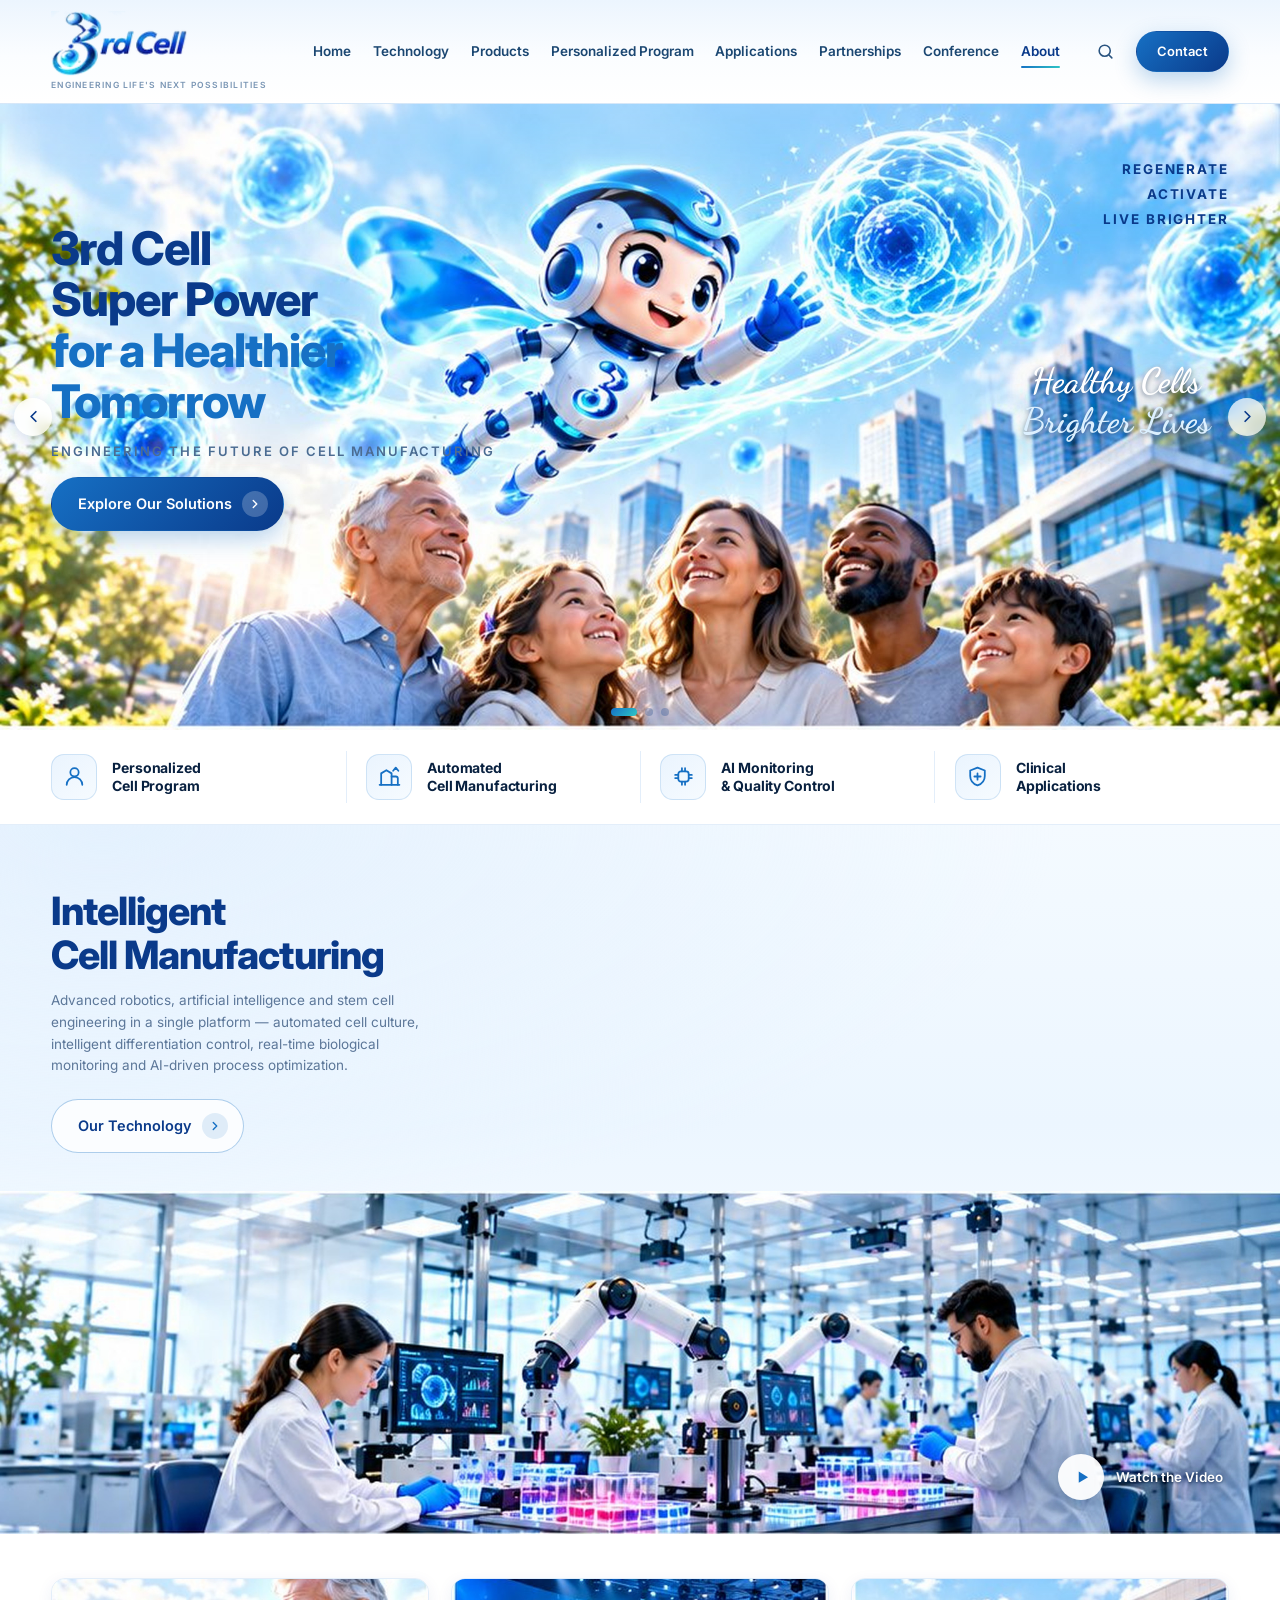
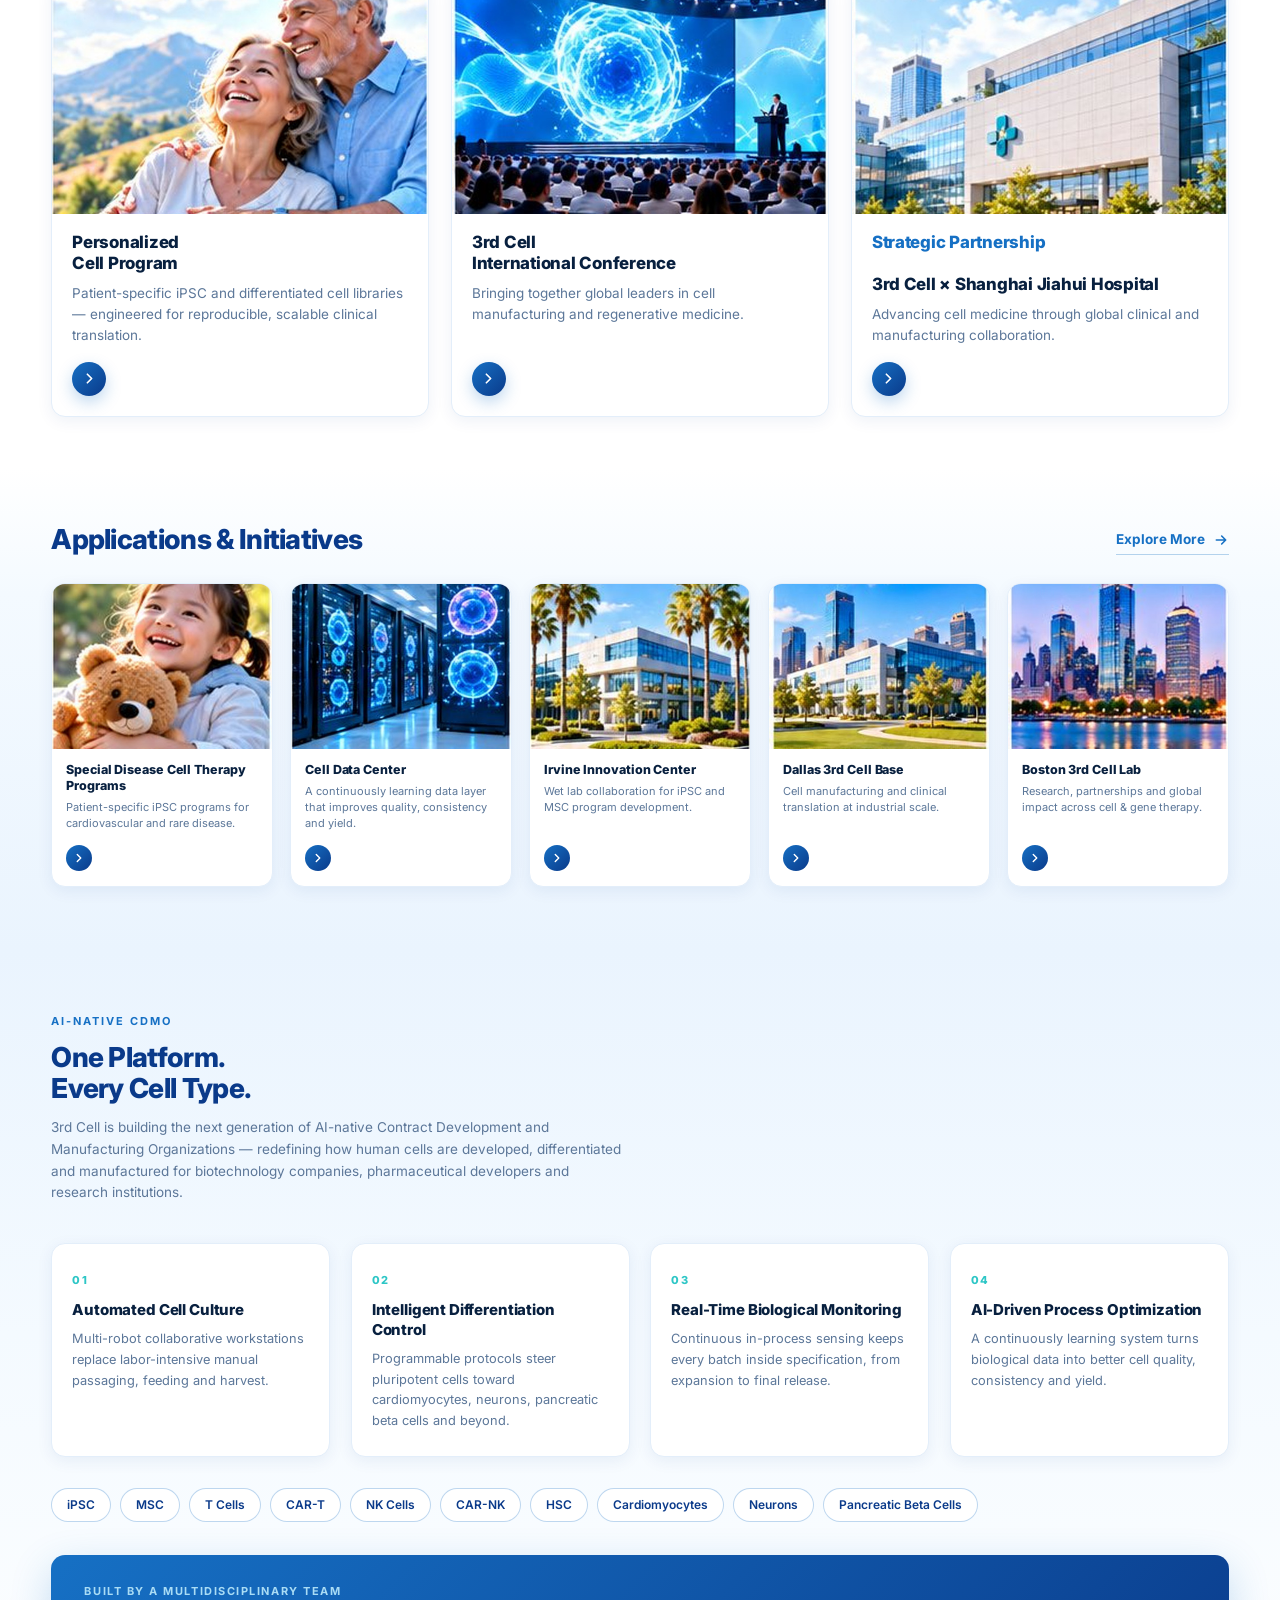
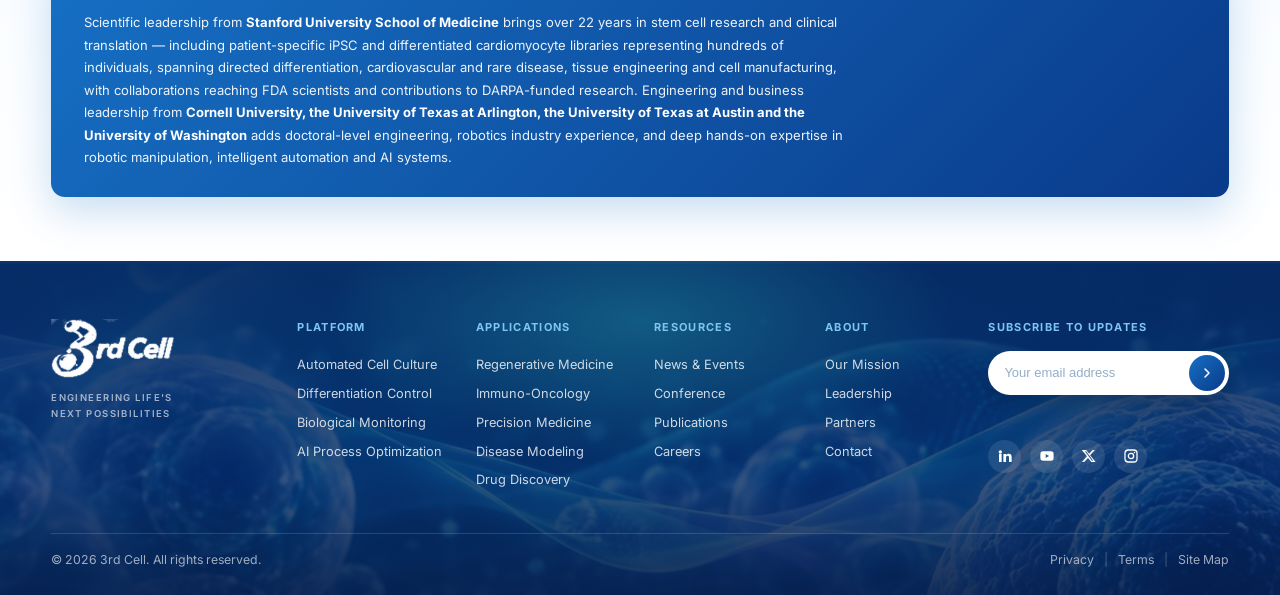
==== commit 0664df27: "Rewrite copy from company introduction; add AI-native CDMO platform section" ====
--- a/index.html
+++ b/index.html
@@ -75,7 +75,7 @@
         <span class="t-blue" data-slide-line>for a Healthier</span>
         <span class="t-blue" data-slide-line>Tomorrow</span>
       </h1>
-      <p class="hero-sub" data-slide-sub>Engineering Life's Next Possibilities</p>
+      <p class="hero-sub" data-slide-sub>Engineering the Future of Cell Manufacturing</p>
       <a href="#technology" class="btn btn-primary btn-lg" data-slide-cta>Explore Our Solutions
         <span class="btn-arrow"><svg viewBox="0 0 24 24" fill="none" stroke="currentColor" stroke-width="2.4" stroke-linecap="round" stroke-linejoin="round"><path d="m9 6 6 6-6 6"/></svg></span>
       </a>
@@ -129,8 +129,8 @@
   <div class="wrap">
     <div class="tech-head">
       <h2 class="h2">Intelligent<br>Cell Manufacturing</h2>
-      <p class="lede">Multi-robot collaborative workstations for consistent, high-quality cell production.</p>
-      <a href="#about" class="btn btn-ghost btn-lg">Our Technology
+      <p class="lede">Advanced robotics, artificial intelligence and stem cell engineering in a single platform — automated cell culture, intelligent differentiation control, real-time biological monitoring and AI-driven process optimization.</p>
+      <a href="#platform" class="btn btn-ghost btn-lg">Our Technology
         <span class="btn-arrow"><svg viewBox="0 0 24 24" fill="none" stroke="currentColor" stroke-width="2.4" stroke-linecap="round" stroke-linejoin="round"><path d="m9 6 6 6-6 6"/></svg></span>
       </a>
     </div>
@@ -154,7 +154,7 @@
       <div class="story-media"><img src="assets/card-program.jpg" alt="An older couple smiling in the mountains"></div>
       <div class="story-body">
         <h3 class="story-title">Personalized<br>Cell Program</h3>
-        <p class="story-desc">Your Cells. Your Plan. A Healthier You.</p>
+        <p class="story-desc">Patient-specific iPSC and differentiated cell libraries — engineered for reproducible, scalable clinical translation.</p>
         <span class="story-arrow"><svg viewBox="0 0 24 24" fill="none" stroke="currentColor" stroke-width="2.4" stroke-linecap="round" stroke-linejoin="round"><path d="m9 6 6 6-6 6"/></svg></span>
       </div>
     </article>
@@ -172,7 +172,7 @@
       <div class="story-media"><img src="assets/card-partner.jpg" alt="Shanghai Jiahui Hospital campus"></div>
       <div class="story-body">
         <h3 class="story-title"><em>Strategic Partnership</em><br>3rd Cell &times; Shanghai Jiahui Hospital</h3>
-        <p class="story-desc">Advancing cell medicine through global collaboration.</p>
+        <p class="story-desc">Advancing cell medicine through global clinical and manufacturing collaboration.</p>
         <span class="story-arrow"><svg viewBox="0 0 24 24" fill="none" stroke="currentColor" stroke-width="2.4" stroke-linecap="round" stroke-linejoin="round"><path d="m9 6 6 6-6 6"/></svg></span>
       </div>
     </article>
@@ -194,33 +194,74 @@
       <a class="app-card reveal" href="#programs">
         <div class="app-media"><img src="assets/app-therapy.jpg" alt="A young child hugging a teddy bear"></div>
         <h3 class="app-title">Special Disease Cell Therapy Programs</h3>
-        <p class="app-desc">New Hope for Children and Families</p>
+        <p class="app-desc">Patient-specific iPSC programs for cardiovascular and rare disease.</p>
         <span class="app-arrow"><svg viewBox="0 0 24 24" fill="none" stroke="currentColor" stroke-width="2.4" stroke-linecap="round" stroke-linejoin="round"><path d="m9 6 6 6-6 6"/></svg></span>
       </a>
       <a class="app-card reveal" href="#technology">
         <div class="app-media"><img src="assets/app-datacenter.jpg" alt="Rows of illuminated server racks"></div>
         <h3 class="app-title">Cell Data Center</h3>
-        <p class="app-desc">Secure, Scalable, Global Cell Data Platform</p>
+        <p class="app-desc">A continuously learning data layer that improves quality, consistency and yield.</p>
         <span class="app-arrow"><svg viewBox="0 0 24 24" fill="none" stroke="currentColor" stroke-width="2.4" stroke-linecap="round" stroke-linejoin="round"><path d="m9 6 6 6-6 6"/></svg></span>
       </a>
       <a class="app-card reveal" href="#about">
         <div class="app-media"><img src="assets/app-irvine.jpg" alt="Palm trees in front of a modern research campus"></div>
         <h3 class="app-title">Irvine Innovation Center</h3>
-        <p class="app-desc">Wet Lab Collaboration in Silicon Valley</p>
+        <p class="app-desc">Wet lab collaboration for iPSC and MSC program development.</p>
         <span class="app-arrow"><svg viewBox="0 0 24 24" fill="none" stroke="currentColor" stroke-width="2.4" stroke-linecap="round" stroke-linejoin="round"><path d="m9 6 6 6-6 6"/></svg></span>
       </a>
       <a class="app-card reveal" href="#technology">
         <div class="app-media"><img src="assets/app-dallas.jpg" alt="A 3rd Cell facility beside a city skyline"></div>
         <h3 class="app-title">Dallas 3rd Cell Base</h3>
-        <p class="app-desc">Cell Manufacturing &amp; Clinical Translation</p>
+        <p class="app-desc">Cell manufacturing and clinical translation at industrial scale.</p>
         <span class="app-arrow"><svg viewBox="0 0 24 24" fill="none" stroke="currentColor" stroke-width="2.4" stroke-linecap="round" stroke-linejoin="round"><path d="m9 6 6 6-6 6"/></svg></span>
       </a>
       <a class="app-card reveal" href="#partnerships">
         <div class="app-media"><img src="assets/app-boston.jpg" alt="Boston skyline along the river at dusk"></div>
         <h3 class="app-title">Boston 3rd Cell Lab</h3>
-        <p class="app-desc">Research, Partnerships and Global Impact</p>
-        <span class="app-arrow"><svg viewBox="0 0 24 24" fill="none" stroke="currentColor" stroke-width="2.4" stroke-linecap="round" stroke-linejoin="round"><path d="m9 6 6 6-6 6"/></svg></span>
-      </a>
+        <p class="app-desc">Research, partnerships and global impact across cell &amp; gene therapy.</p>
+        <span class="app-arrow"><svg viewBox="0 0 24 24" fill="none" stroke="currentColor" stroke-width="2.4" stroke-linecap="round" stroke-linejoin="round"><path d="m9 6 6 6-6 6"/></svg></span>
+      </a>
+    </div>
+  </div>
+</section>
+
+<!-- ══════════ PLATFORM ══════════ -->
+<section class="platform" id="about">
+  <div class="wrap">
+    <p class="plat-kicker">AI-Native CDMO</p>
+    <h2 class="h2 h2-sm">One Platform.<br>Every Cell Type.</h2>
+    <p class="lede">3rd Cell is building the next generation of AI-native Contract Development and Manufacturing Organizations — redefining how human cells are developed, differentiated and manufactured for biotechnology companies, pharmaceutical developers and research institutions.</p>
+
+    <div class="plat-grid">
+      <article class="plat-card reveal">
+        <span class="plat-num">01</span>
+        <h3>Automated Cell Culture</h3>
+        <p>Multi-robot collaborative workstations replace labor-intensive manual passaging, feeding and harvest.</p>
+      </article>
+      <article class="plat-card reveal">
+        <span class="plat-num">02</span>
+        <h3>Intelligent Differentiation Control</h3>
+        <p>Programmable protocols steer pluripotent cells toward cardiomyocytes, neurons, pancreatic beta cells and beyond.</p>
+      </article>
+      <article class="plat-card reveal">
+        <span class="plat-num">03</span>
+        <h3>Real-Time Biological Monitoring</h3>
+        <p>Continuous in-process sensing keeps every batch inside specification, from expansion to final release.</p>
+      </article>
+      <article class="plat-card reveal">
+        <span class="plat-num">04</span>
+        <h3>AI-Driven Process Optimization</h3>
+        <p>A continuously learning system turns biological data into better cell quality, consistency and yield.</p>
+      </article>
+    </div>
+
+    <div class="chips">
+      <span>iPSC</span><span>MSC</span><span>T Cells</span><span>CAR-T</span><span>NK Cells</span><span>CAR-NK</span><span>HSC</span><span>Cardiomyocytes</span><span>Neurons</span><span>Pancreatic Beta Cells</span>
+    </div>
+
+    <div class="plat-team">
+      <h4>Built by a multidisciplinary team</h4>
+      <p>Scientific leadership from <strong>Stanford University School of Medicine</strong> brings over 22 years in stem cell research and clinical translation — including patient-specific iPSC and differentiated cardiomyocyte libraries representing hundreds of individuals, spanning directed differentiation, cardiovascular and rare disease, tissue engineering and cell manufacturing, with collaborations reaching FDA scientists and contributions to DARPA-funded research. Engineering and business leadership from <strong>Cornell University, the University of Texas at Arlington, the University of Texas at Austin and the University of Washington</strong> adds doctoral-level engineering, robotics industry experience, and deep hands-on expertise in robotic manipulation, intelligent automation and AI systems.</p>
     </div>
   </div>
 </section>
@@ -228,7 +269,7 @@
 </main>
 
 <!-- ══════════ FOOTER ══════════ -->
-<footer class="site-footer" id="about">
+<footer class="site-footer">
   <div class="footer-glow"></div>
   <div class="wrap footer-grid">
 
@@ -237,18 +278,20 @@
       <p class="footer-tag">Engineering Life's<br>Next Possibilities</p>
     </div>
 
-    <nav class="footer-col" aria-label="Products">
-      <h4>Products</h4>
-      <a href="#technology">Cell Maker System</a>
-      <a href="#technology">AI Monitoring Platform</a>
-      <a href="#technology">Cell Storage Solutions</a>
+    <nav class="footer-col" aria-label="Platform">
+      <h4>Platform</h4>
+      <a href="#platform">Automated Cell Culture</a>
+      <a href="#platform">Differentiation Control</a>
+      <a href="#platform">Biological Monitoring</a>
+      <a href="#platform">AI Process Optimization</a>
     </nav>
 
     <nav class="footer-col" aria-label="Applications">
       <h4>Applications</h4>
-      <a href="#applications">Healthy Aging</a>
       <a href="#applications">Regenerative Medicine</a>
-      <a href="#applications">Immunotherapy</a>
+      <a href="#applications">Immuno-Oncology</a>
+      <a href="#applications">Precision Medicine</a>
+      <a href="#applications">Disease Modeling</a>
       <a href="#applications">Drug Discovery</a>
     </nav>
 
--- a/styles.css
+++ b/styles.css
@@ -330,6 +330,53 @@
 .app-arrow svg{width:14px;height:14px}
 .app-card:hover .app-arrow{transform:translateX(4px)}
 
+/* ───────── Platform ───────── */
+.platform{
+  padding:clamp(46px,4.8vw,70px) 0 clamp(50px,5vw,76px);
+  background:linear-gradient(180deg,#EAF4FE 0%,#F4FAFF 42%,#FFFFFF 100%);
+}
+.plat-kicker{
+  font-size:11px;letter-spacing:.18em;text-transform:uppercase;font-weight:700;
+  color:var(--blue);margin-bottom:12px;
+}
+.platform .lede{max-width:64ch;margin-top:14px}
+.plat-grid{
+  display:grid;grid-template-columns:repeat(4,1fr);gap:clamp(14px,1.6vw,22px);
+  margin-top:clamp(26px,3vw,40px);
+}
+.plat-card{
+  background:#fff;border:1px solid var(--line);border-radius:var(--r-md);
+  padding:22px 20px 24px;box-shadow:var(--sh-sm);
+  transition:transform .35s var(--ease),box-shadow .35s var(--ease),border-color .35s;
+}
+.plat-card:hover{transform:translateY(-5px);box-shadow:var(--sh-md);border-color:rgba(22,112,196,.28)}
+.plat-num{font-size:11px;font-weight:800;letter-spacing:.14em;color:var(--teal)}
+.plat-card h3{font-size:15px;font-weight:800;color:var(--ink);margin-top:10px;line-height:1.32;letter-spacing:-.01em}
+.plat-card p{font-size:12.8px;color:var(--muted);line-height:1.62;margin-top:9px}
+
+.chips{display:flex;flex-wrap:wrap;gap:9px;margin-top:clamp(22px,2.4vw,32px)}
+.chips span{
+  font-size:12px;font-weight:600;color:var(--deep);
+  background:rgba(255,255,255,.92);border:1px solid rgba(22,112,196,.28);
+  border-radius:999px;padding:7px 15px;transition:background .25s,color .25s;
+}
+.chips span:hover{background:var(--grad-brand);color:#fff;border-color:transparent}
+
+.plat-team{
+  margin-top:clamp(24px,2.6vw,36px);
+  padding:clamp(20px,2.2vw,28px) clamp(20px,2.6vw,34px);
+  border-radius:var(--r-md);background:var(--grad-brand);color:#fff;
+  box-shadow:0 14px 40px rgba(22,112,196,.24);
+}
+.plat-team h4{
+  font-size:11px;letter-spacing:.14em;text-transform:uppercase;font-weight:700;color:#A9DCF5;
+}
+.plat-team p{
+  margin-top:11px;font-size:clamp(12.5px,1.02vw,14.5px);line-height:1.72;
+  color:rgba(255,255,255,.92);max-width:96ch;
+}
+.plat-team strong{color:#fff;font-weight:700}
+
 /* ───────── Footer ───────── */
 .site-footer{position:relative;background:#062A63;color:#fff;overflow:hidden;isolation:isolate}
 .site-footer::before{
@@ -441,6 +488,7 @@
   .nav-link{font-size:12.5px}
   .apps-grid{grid-template-columns:repeat(3,1fr)}
   .apps-grid .app-card:nth-child(4),.apps-grid .app-card:nth-child(5){grid-column:span 1}
+  .plat-grid{grid-template-columns:repeat(2,1fr)}
   .footer-grid{grid-template-columns:1.4fr 1fr 1fr 1.5fr;row-gap:34px}
   .footer-sub{grid-column:span 1}
 }
@@ -508,6 +556,7 @@
 
   .apps-grid{grid-template-columns:1fr 1fr}
   .apps-head{flex-direction:column;align-items:flex-start;gap:12px}
+  .plat-grid{grid-template-columns:1fr}
 
   .watch{right:auto;left:var(--gutter);bottom:16px}
   .watch-text{display:none}
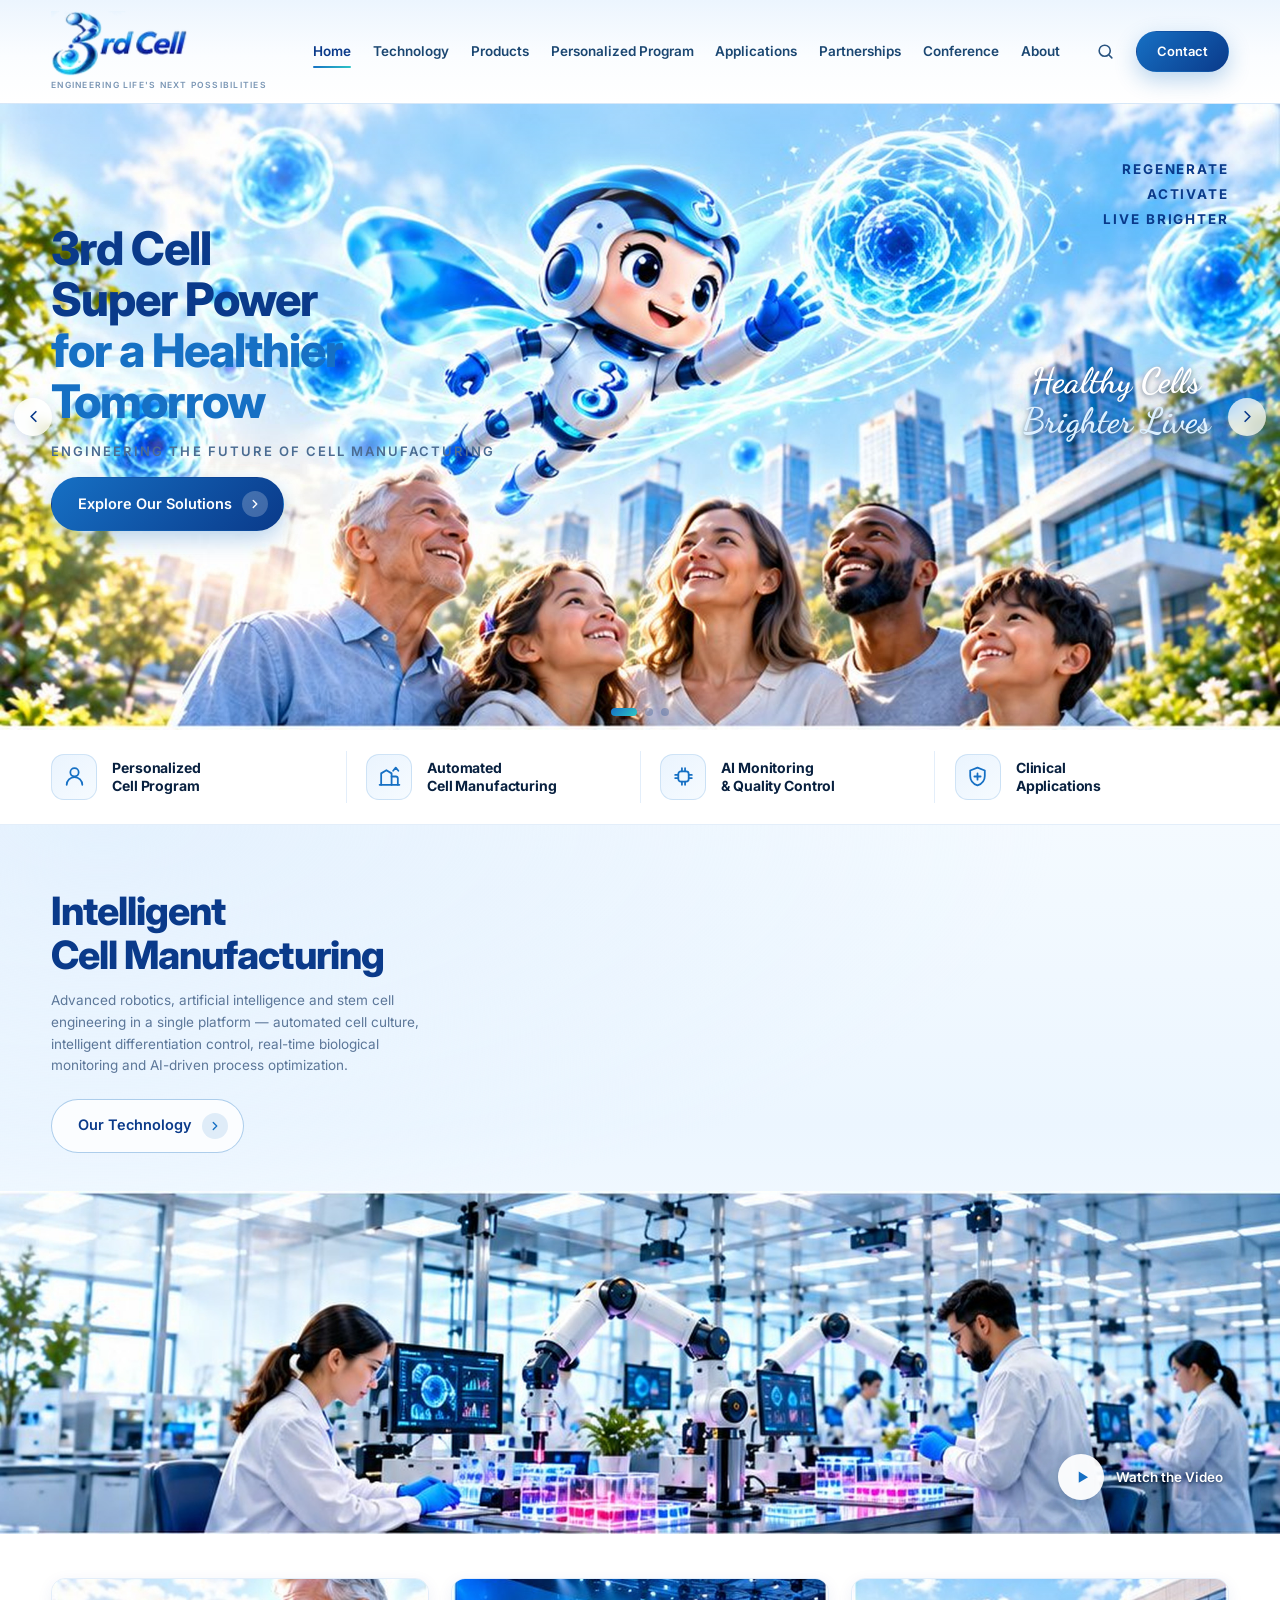
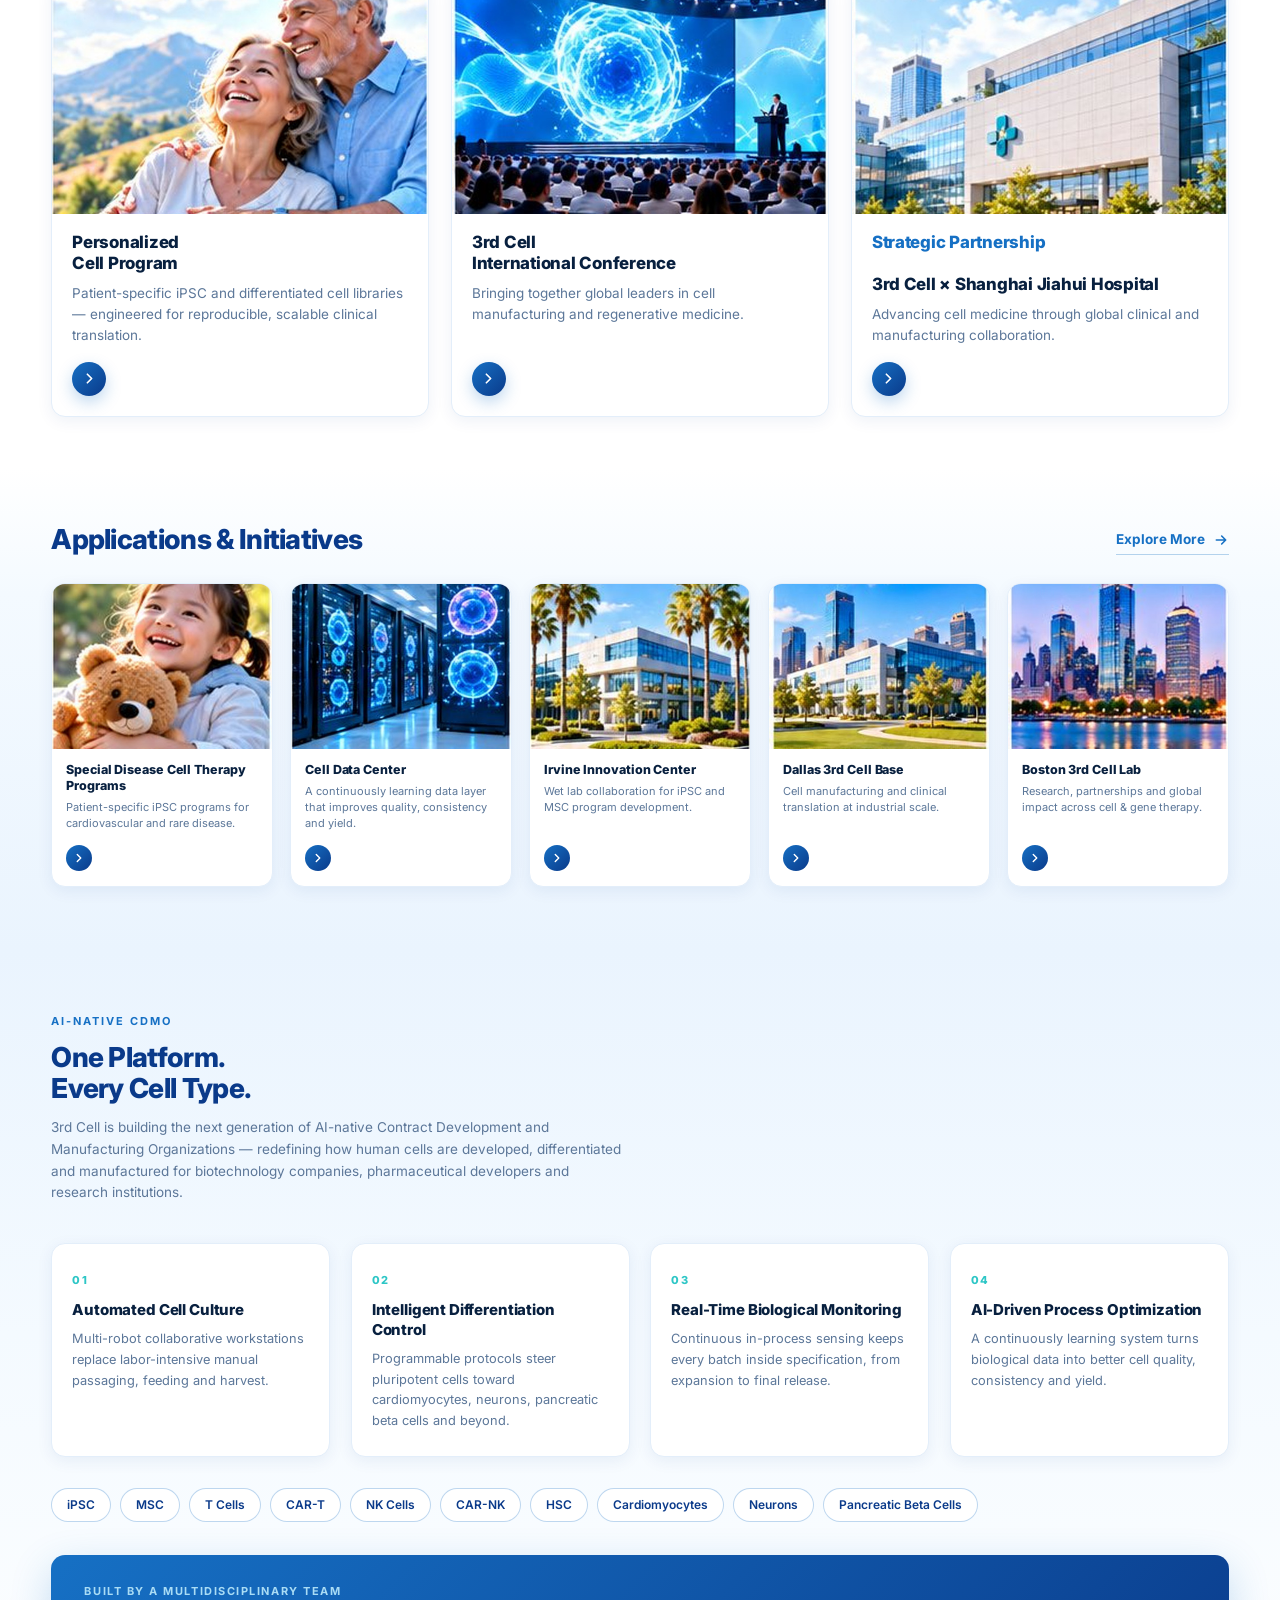
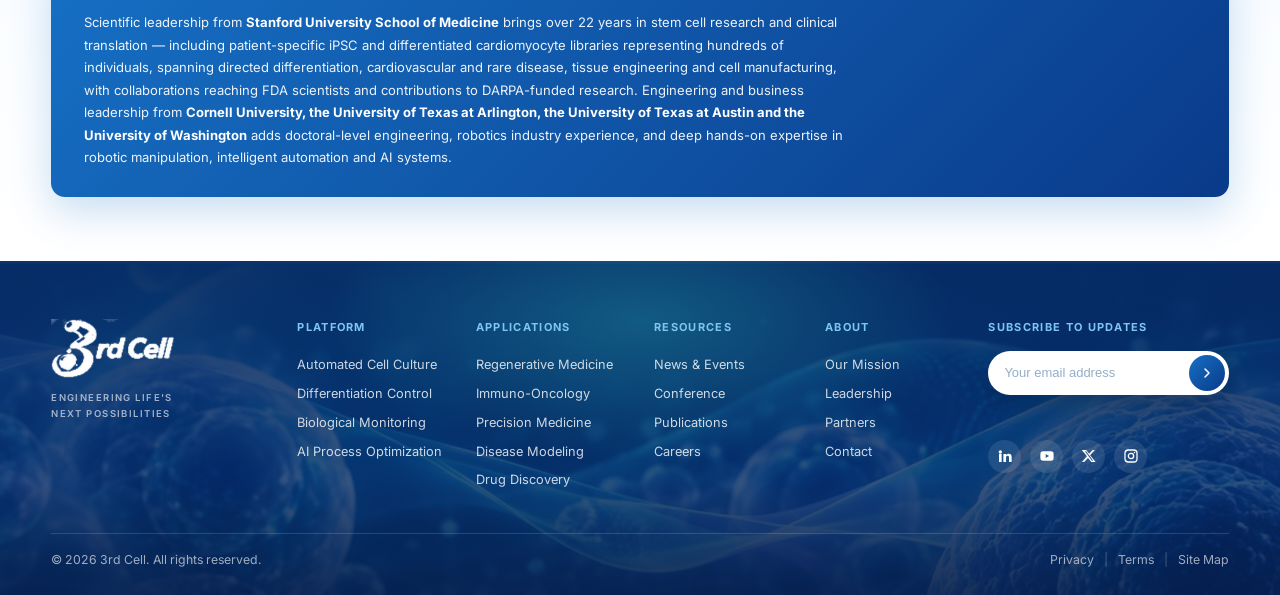
==== commit beccc94c: "Update title and meta descriptions to AI-native CDMO positioning" ====
--- a/index.html
+++ b/index.html
@@ -3,8 +3,11 @@
 <head>
 <meta charset="UTF-8">
 <meta name="viewport" content="width=device-width, initial-scale=1">
-<title>3rd Cell — Engineering Life's Next Possibilities</title>
-<meta name="description" content="3rd Cell — Super Power for a Healthier Tomorrow. AI-powered automated cell manufacturing, monitoring and clinical translation.">
+<title>3rd Cell — AI-Native Cell Manufacturing</title>
+<meta name="description" content="3rd Cell is building the next generation of AI-native CDMOs — advanced robotics, artificial intelligence and stem cell engineering for programmable, reproducible and scalable human cell manufacturing.">
+<meta property="og:title" content="3rd Cell — Engineering the Future of Cell Manufacturing">
+<meta property="og:description" content="AI-native CDMO for cell and gene therapy: automated cell culture, intelligent differentiation control, real-time biological monitoring and AI-driven process optimization.">
+<meta property="og:type" content="website">
 <link rel="icon" href="assets/logo.png">
 <link rel="preconnect" href="https://fonts.googleapis.com">
 <link rel="preconnect" href="https://fonts.gstatic.com" crossorigin>
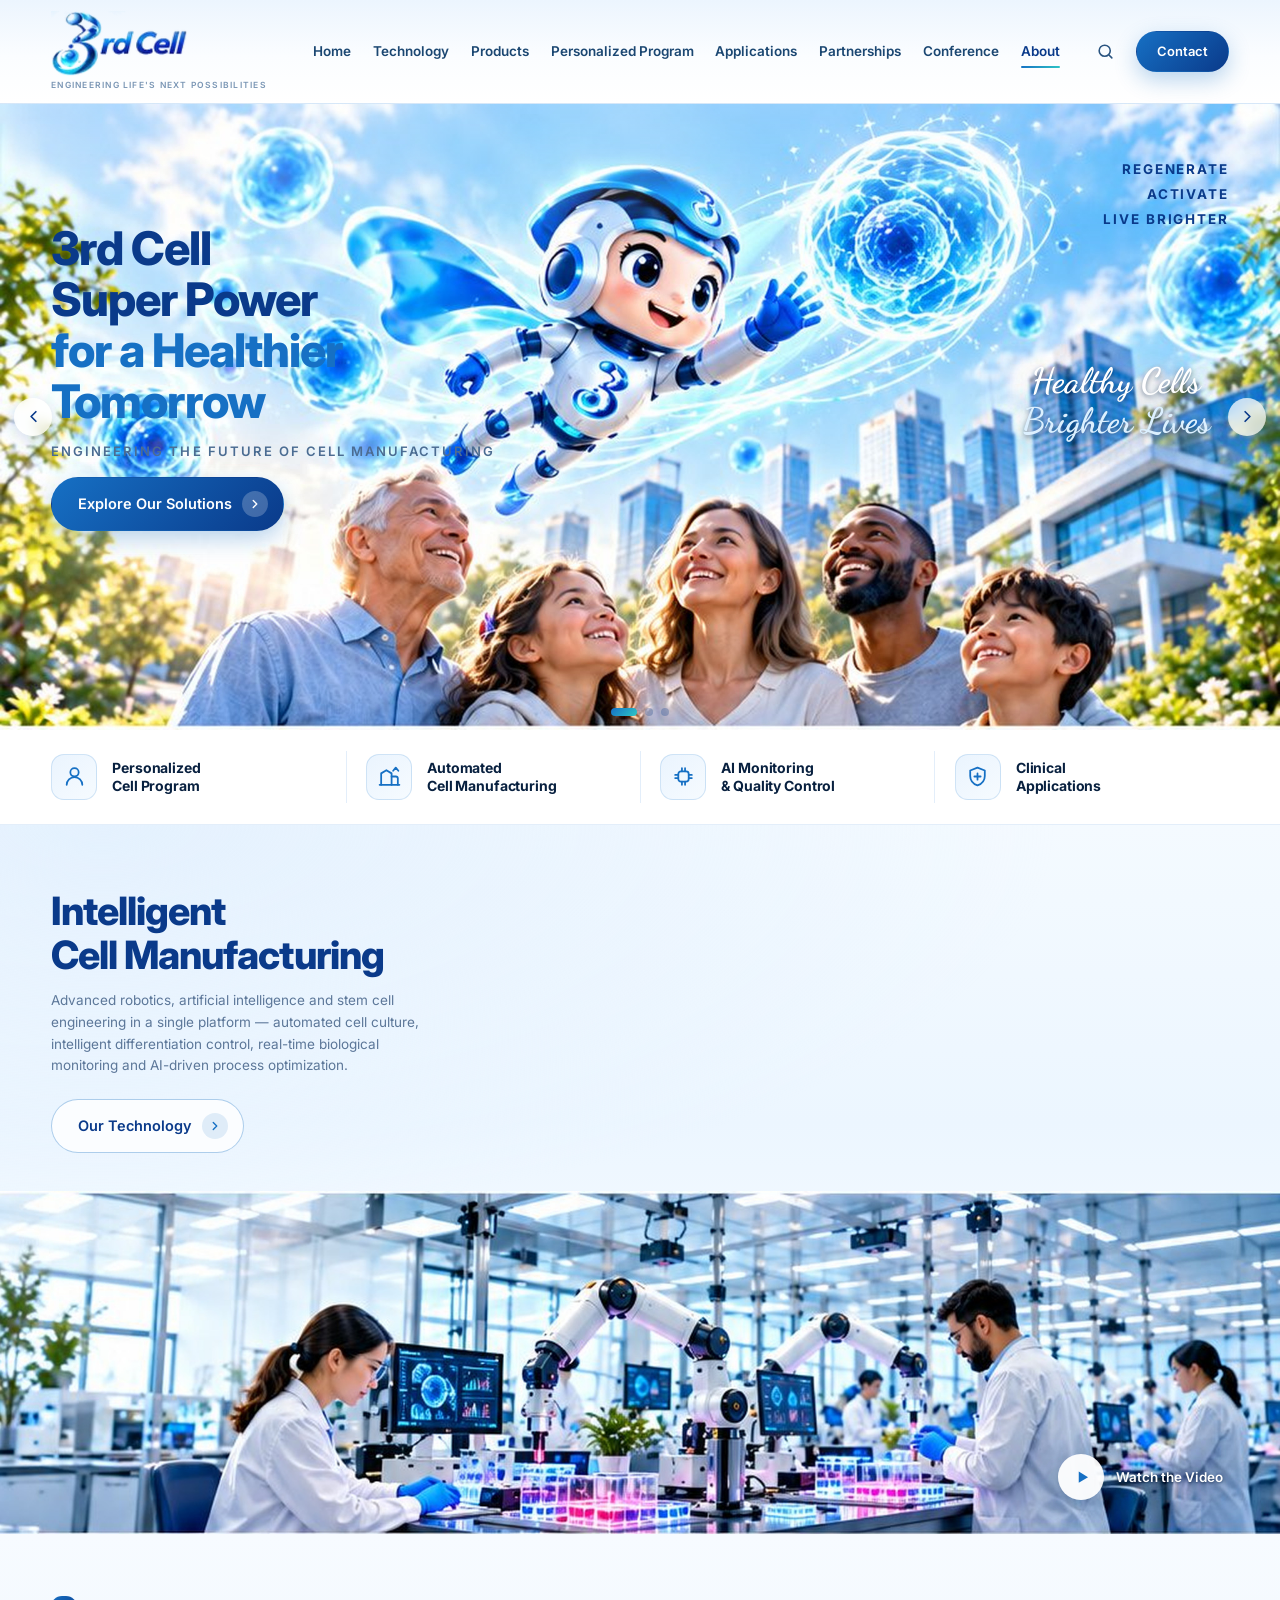
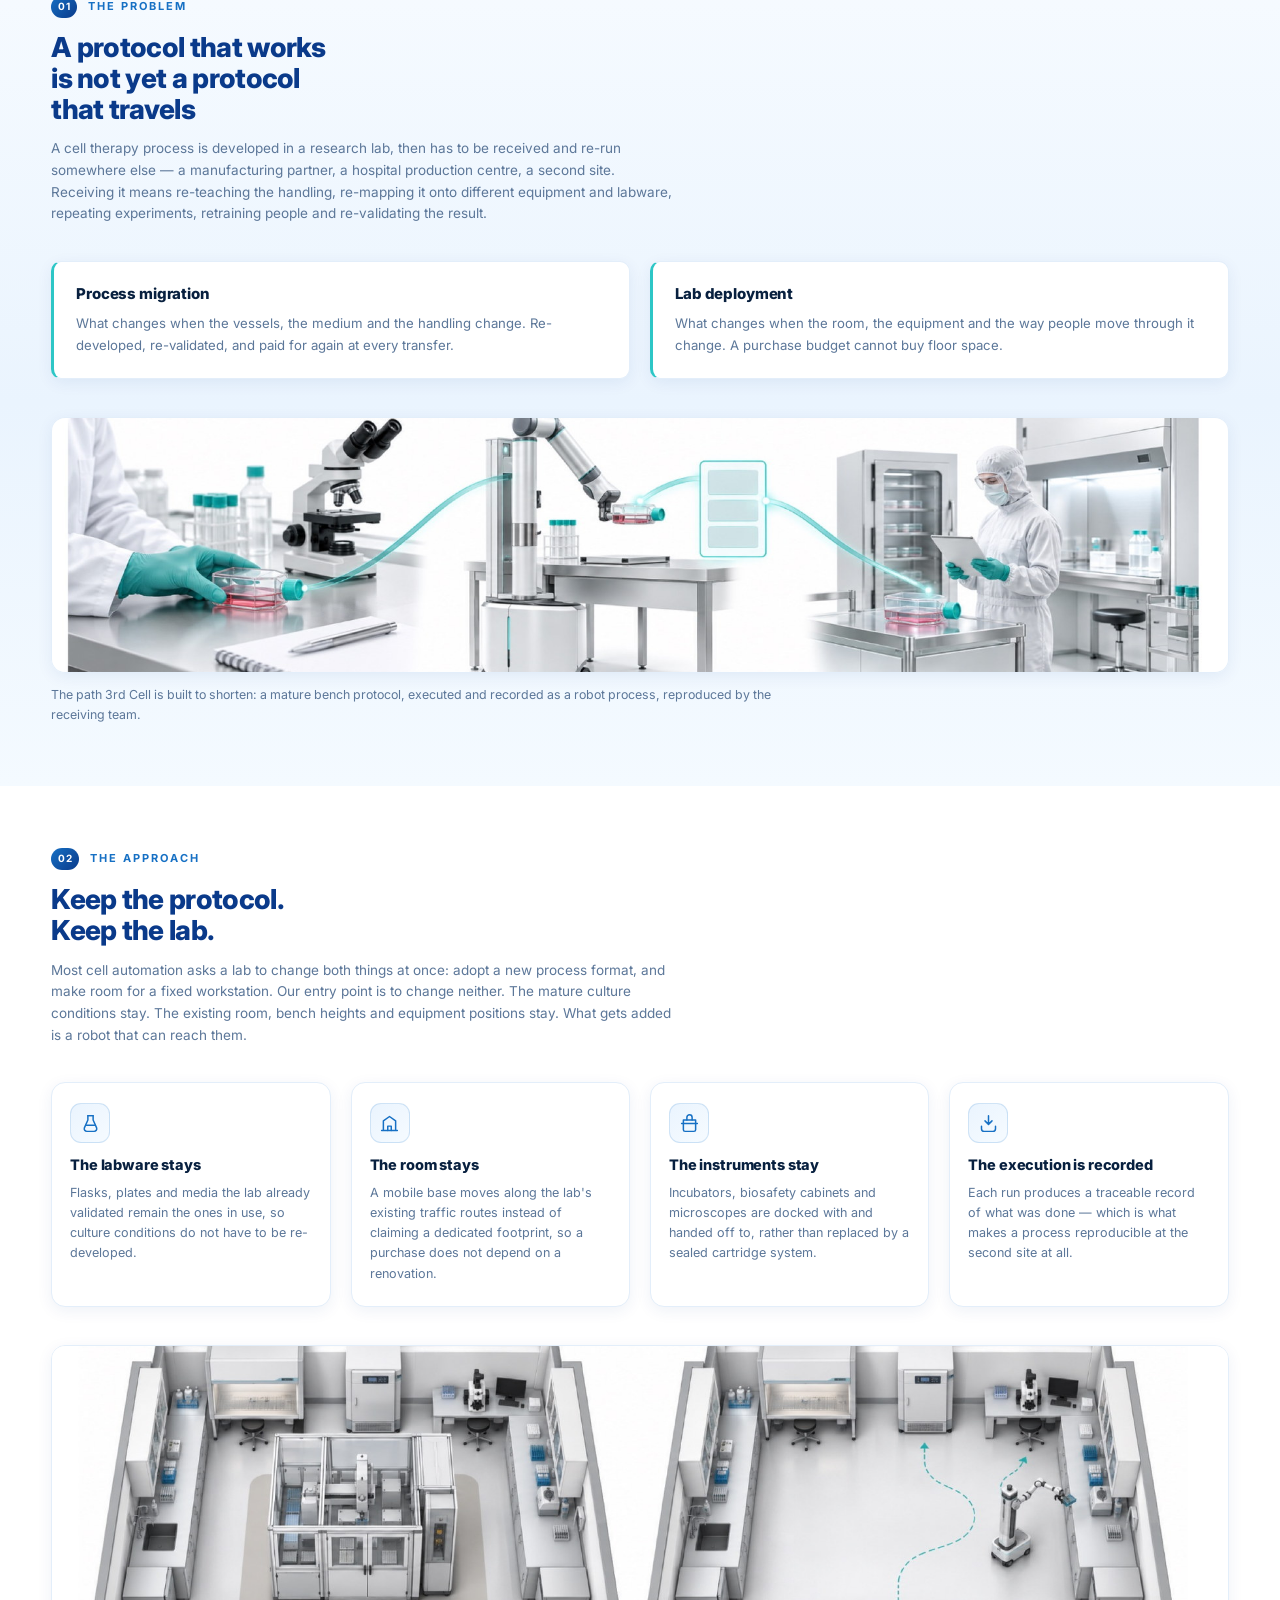
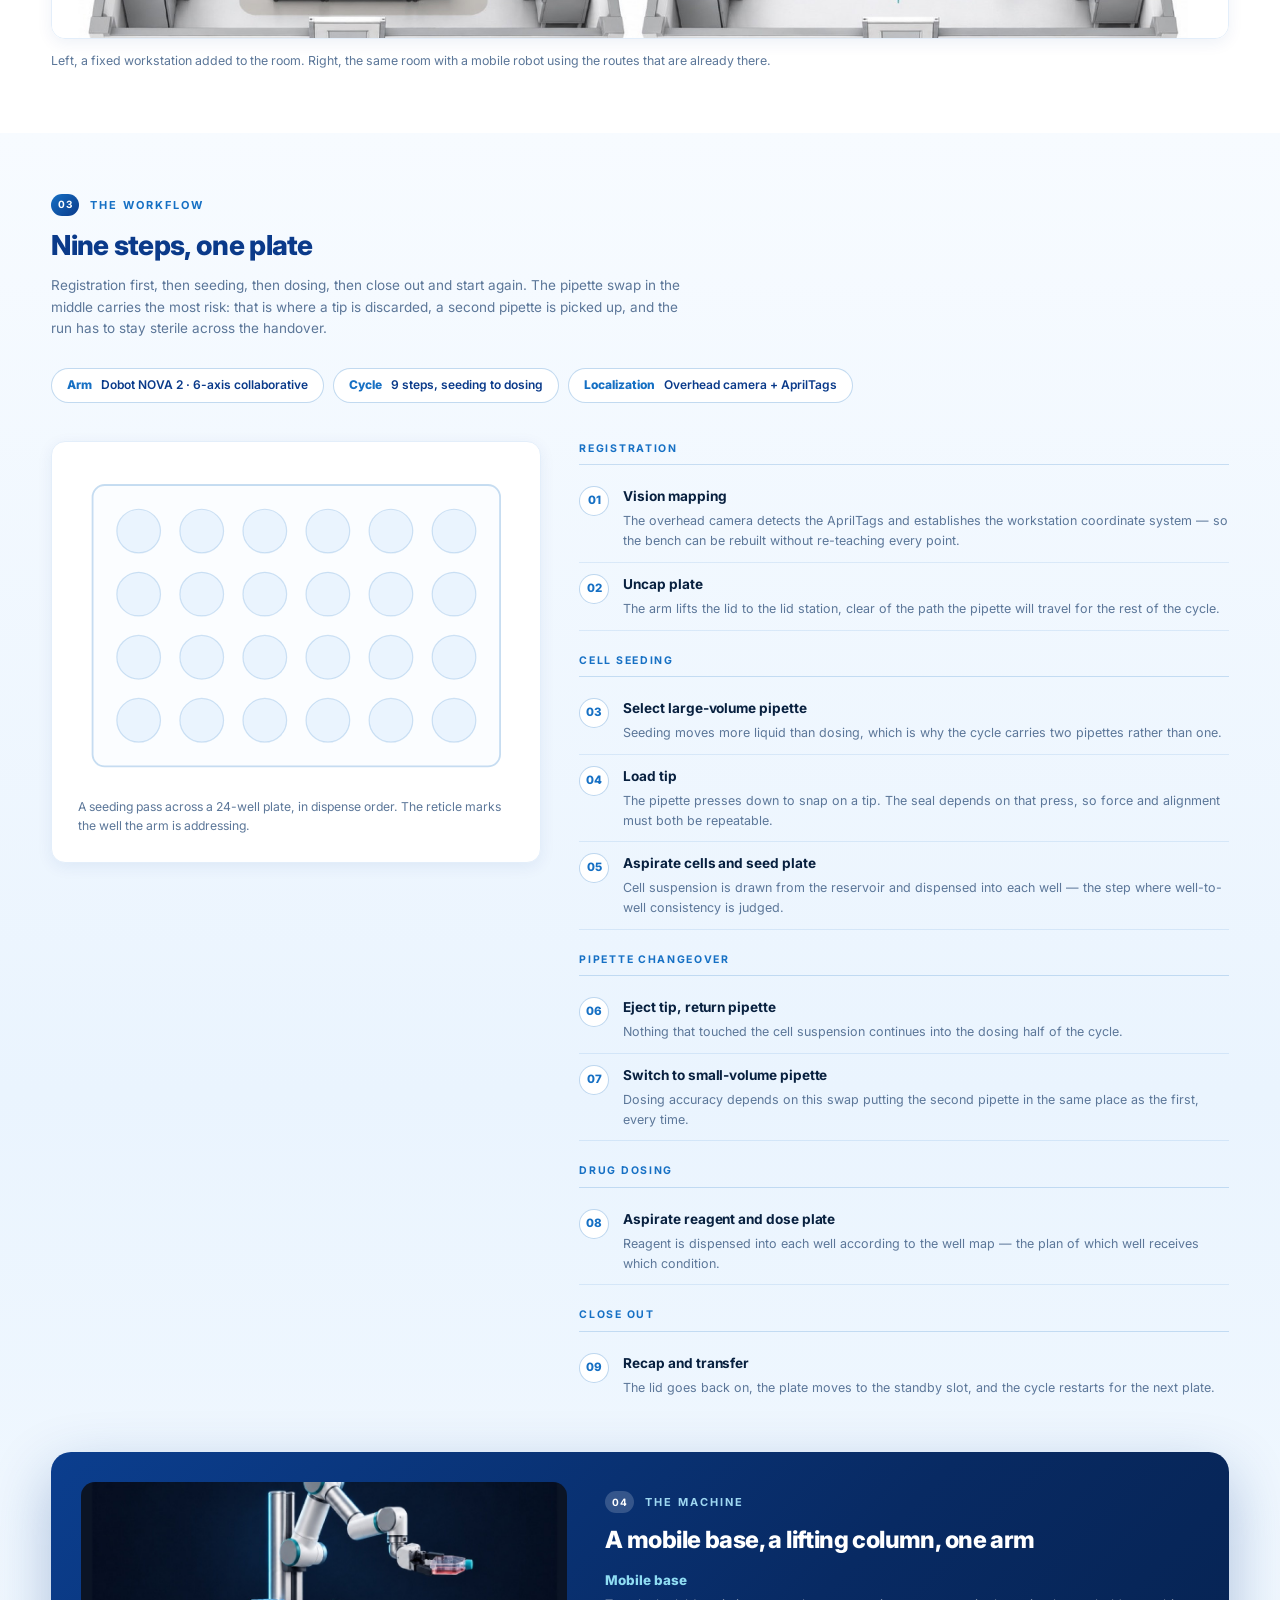
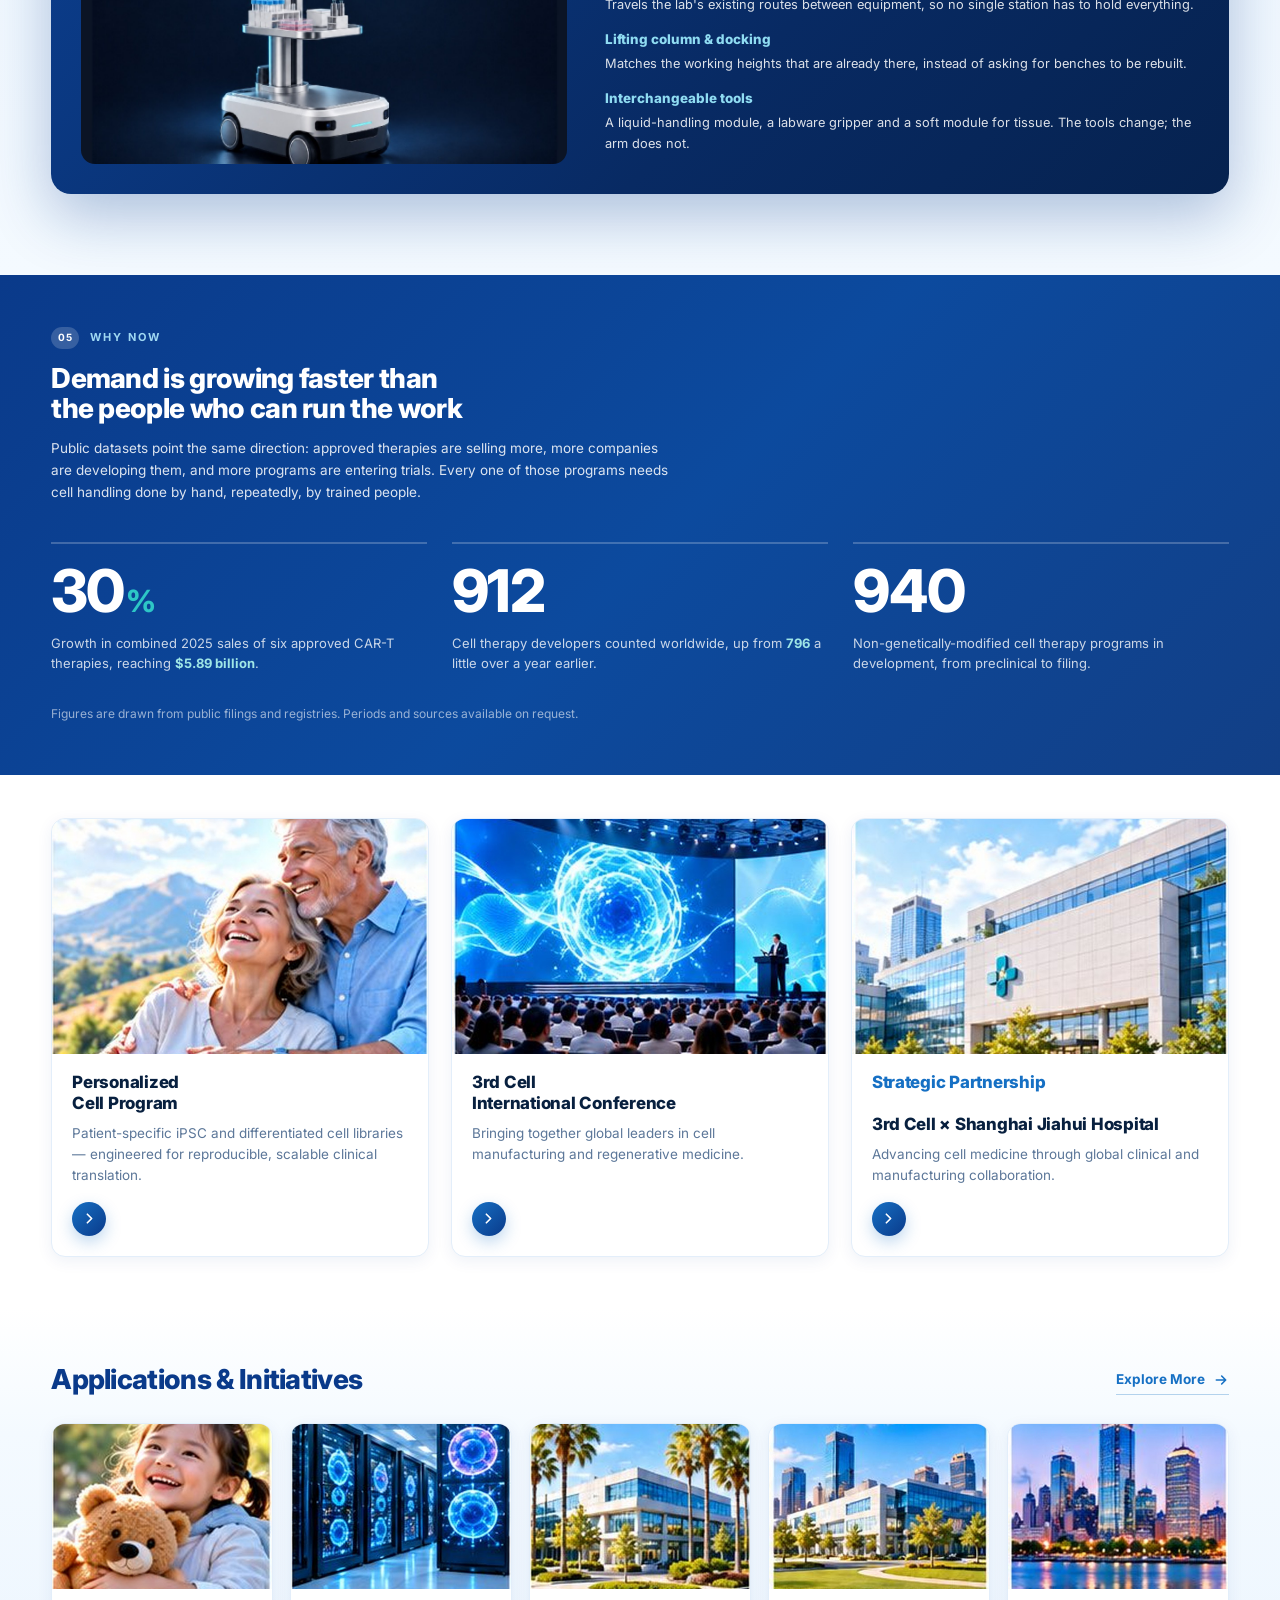
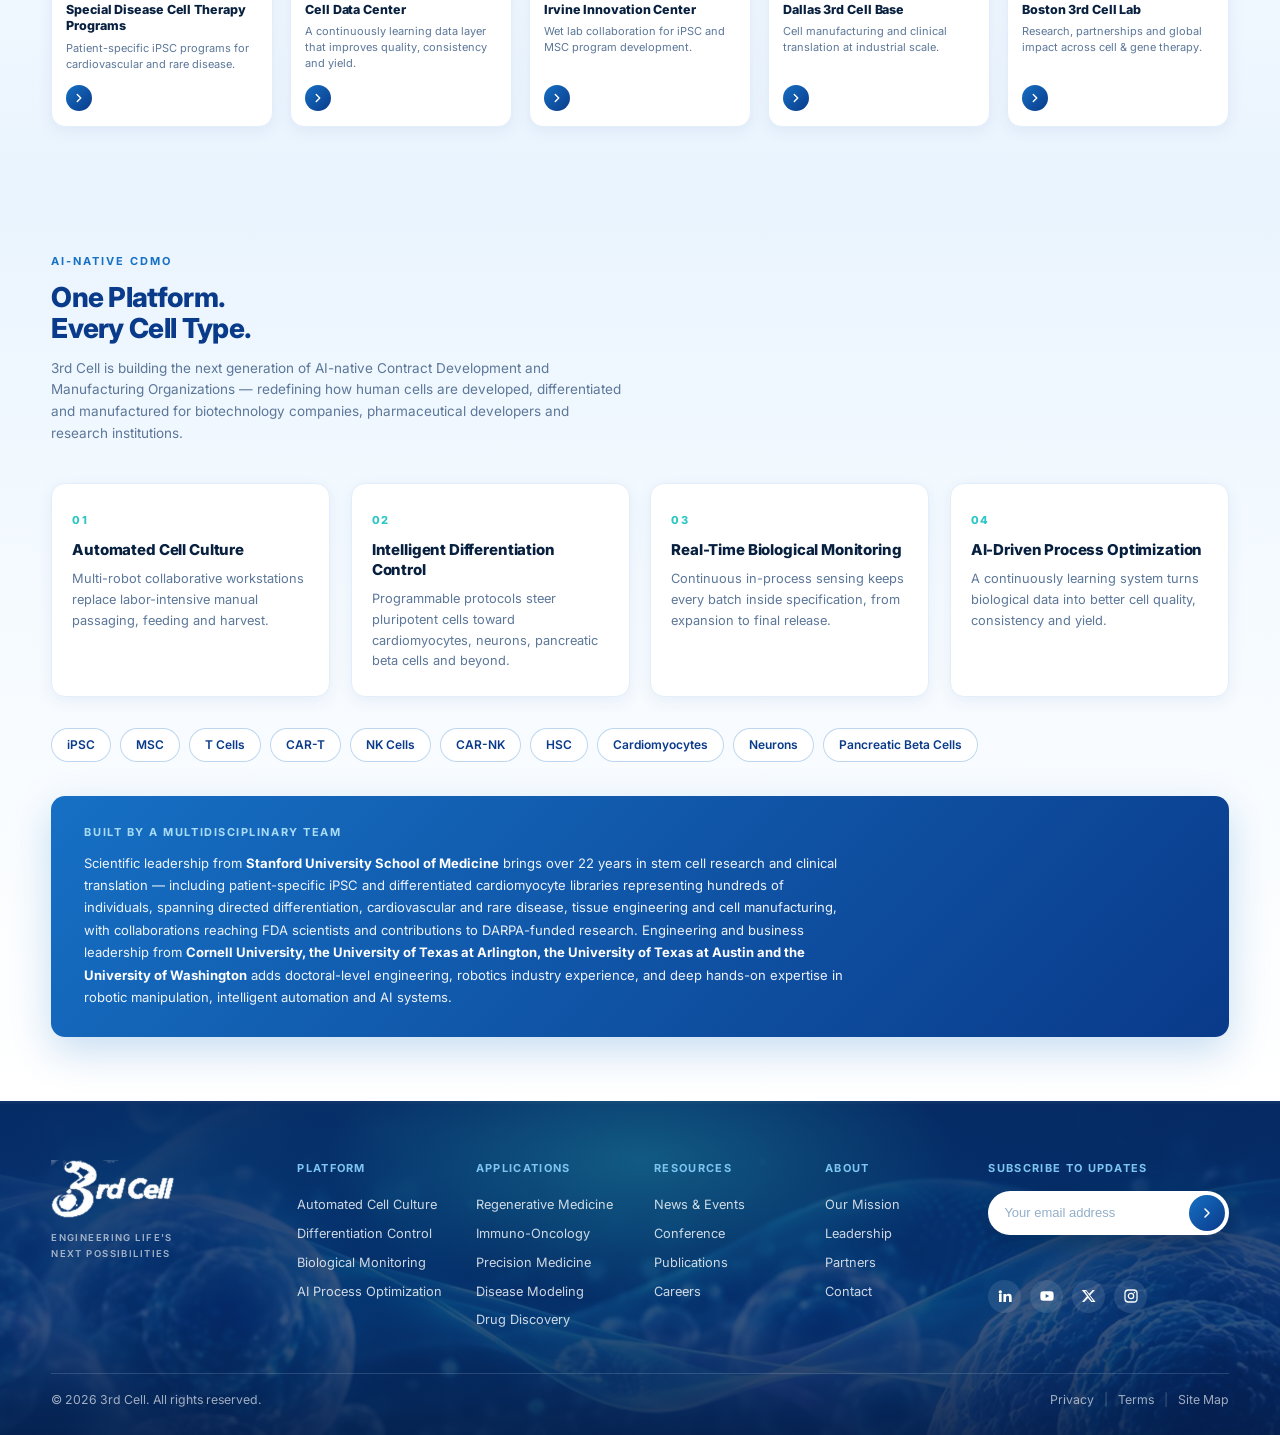
==== commit 0e01cdcd: "Add transfer/approach/cycle/market sections with live 24-well plate animation; import CellMaker proj" ====
--- a/index.html
+++ b/index.html
@@ -149,6 +149,177 @@
   </div>
 </section>
 
+<!-- ══════════ TRANSFER / PROBLEM ══════════ -->
+<section class="band band--ice" id="transfer">
+  <div class="wrap">
+    <p class="kicker"><span>01</span> The Problem</p>
+    <h2 class="h2 h2-sm">A protocol that works<br>is not yet a protocol<br>that travels</h2>
+    <p class="lede">A cell therapy process is developed in a research lab, then has to be received and re-run somewhere else — a manufacturing partner, a hospital production centre, a second site. Receiving it means re-teaching the handling, re-mapping it onto different equipment and labware, repeating experiments, retraining people and re-validating the result.</p>
+
+    <div class="duo">
+      <article class="duo-card reveal">
+        <h3>Process migration</h3>
+        <p>What changes when the vessels, the medium and the handling change. Re-developed, re-validated, and paid for again at every transfer.</p>
+      </article>
+      <article class="duo-card reveal">
+        <h3>Lab deployment</h3>
+        <p>What changes when the room, the equipment and the way people move through it change. A purchase budget cannot buy floor space.</p>
+      </article>
+    </div>
+
+    <figure class="band-figure reveal">
+      <img src="assets/transfer-path.jpg" alt="Three stages of process transfer: a mature protocol at the bench, the same protocol executed and recorded by a robot, and a receiving team reproducing it in a cleanroom.">
+      <figcaption>The path 3rd Cell is built to shorten: a mature bench protocol, executed and recorded as a robot process, reproduced by the receiving team.</figcaption>
+    </figure>
+  </div>
+</section>
+
+<!-- ══════════ APPROACH ══════════ -->
+<section class="band" id="approach">
+  <div class="wrap">
+    <p class="kicker"><span>02</span> The Approach</p>
+    <h2 class="h2 h2-sm">Keep the protocol.<br>Keep the lab.</h2>
+    <p class="lede">Most cell automation asks a lab to change both things at once: adopt a new process format, and make room for a fixed workstation. Our entry point is to change neither. The mature culture conditions stay. The existing room, bench heights and equipment positions stay. What gets added is a robot that can reach them.</p>
+
+    <div class="quad">
+      <article class="quad-card reveal">
+        <span class="quad-ico"><svg viewBox="0 0 24 24" fill="none" stroke="currentColor" stroke-width="1.7" stroke-linecap="round" stroke-linejoin="round"><path d="M9 3h6v5l4 9a3 3 0 0 1-2.8 4H7.8A3 3 0 0 1 5 17l4-9V3Z"/><path d="M9 3h6M7.5 14h9"/></svg></span>
+        <h3>The labware stays</h3>
+        <p>Flasks, plates and media the lab already validated remain the ones in use, so culture conditions do not have to be re-developed.</p>
+      </article>
+      <article class="quad-card reveal">
+        <span class="quad-ico"><svg viewBox="0 0 24 24" fill="none" stroke="currentColor" stroke-width="1.7" stroke-linecap="round" stroke-linejoin="round"><path d="M3 20h18M5 20V9l7-5 7 5v11"/><path d="M10 20v-5h4v5"/></svg></span>
+        <h3>The room stays</h3>
+        <p>A mobile base moves along the lab's existing traffic routes instead of claiming a dedicated footprint, so a purchase does not depend on a renovation.</p>
+      </article>
+      <article class="quad-card reveal">
+        <span class="quad-ico"><svg viewBox="0 0 24 24" fill="none" stroke="currentColor" stroke-width="1.7" stroke-linecap="round" stroke-linejoin="round"><path d="M5 8h14v11a2 2 0 0 1-2 2H7a2 2 0 0 1-2-2V8Z"/><path d="M9 8V5a3 3 0 0 1 6 0v3M3 12h18"/></svg></span>
+        <h3>The instruments stay</h3>
+        <p>Incubators, biosafety cabinets and microscopes are docked with and handed off to, rather than replaced by a sealed cartridge system.</p>
+      </article>
+      <article class="quad-card reveal">
+        <span class="quad-ico"><svg viewBox="0 0 24 24" fill="none" stroke="currentColor" stroke-width="1.7" stroke-linecap="round" stroke-linejoin="round"><path d="M12 3v10m0 0 4-4m-4 4-4-4"/><path d="M4 15v3a3 3 0 0 0 3 3h10a3 3 0 0 0 3-3v-3"/></svg></span>
+        <h3>The execution is recorded</h3>
+        <p>Each run produces a traceable record of what was done — which is what makes a process reproducible at the second site at all.</p>
+      </article>
+    </div>
+
+    <figure class="band-figure band-figure--wide reveal">
+      <img src="assets/lab-motion.jpg" alt="Two lab layouts compared: a fixed automation workstation occupying the centre of the room, and a mobile robot travelling the existing routes between equipment.">
+      <figcaption>Left, a fixed workstation added to the room. Right, the same room with a mobile robot using the routes that are already there.</figcaption>
+    </figure>
+  </div>
+</section>
+
+<!-- ══════════ CYCLE ══════════ -->
+<section class="band band--ice" id="cycle">
+  <div class="wrap">
+    <p class="kicker"><span>03</span> The Workflow</p>
+    <h2 class="h2 h2-sm">Nine steps, one plate</h2>
+    <p class="lede">Registration first, then seeding, then dosing, then close out and start again. The pipette swap in the middle carries the most risk: that is where a tip is discarded, a second pipette is picked up, and the run has to stay sterile across the handover.</p>
+
+    <div class="spec-row">
+      <span><b>Arm</b> Dobot NOVA 2 · 6-axis collaborative</span>
+      <span><b>Cycle</b> 9 steps, seeding to dosing</span>
+      <span><b>Localization</b> Overhead camera + AprilTags</span>
+    </div>
+
+    <div class="cycle-grid">
+      <figure class="plate-figure reveal">
+        <svg class="plate" data-plate data-cols="6" viewBox="0 0 360 260" role="img" aria-label="A 24-well plate filling well by well in the serpentine order a pipette works">
+          <defs>
+            <linearGradient id="wellFill" x1="0" y1="0" x2="0" y2="1">
+              <stop offset="0" stop-color="#4ADDDA"/>
+              <stop offset="1" stop-color="#1670C4"/>
+            </linearGradient>
+          </defs>
+          <rect class="plate__frame" x="12" y="14" width="336" height="232" rx="10"/>
+          <g class="plate__wells">
+            <circle class="plate__well" cx="50"  cy="52"  r="18"/><circle class="plate__fill" cx="50"  cy="52"  r="11.5"/>
+            <circle class="plate__well" cx="102" cy="52"  r="18"/><circle class="plate__fill" cx="102" cy="52"  r="11.5"/>
+            <circle class="plate__well" cx="154" cy="52"  r="18"/><circle class="plate__fill" cx="154" cy="52"  r="11.5"/>
+            <circle class="plate__well" cx="206" cy="52"  r="18"/><circle class="plate__fill" cx="206" cy="52"  r="11.5"/>
+            <circle class="plate__well" cx="258" cy="52"  r="18"/><circle class="plate__fill" cx="258" cy="52"  r="11.5"/>
+            <circle class="plate__well" cx="310" cy="52"  r="18"/><circle class="plate__fill" cx="310" cy="52"  r="11.5"/>
+            <circle class="plate__well" cx="50"  cy="104" r="18"/><circle class="plate__fill" cx="50"  cy="104" r="11.5"/>
+            <circle class="plate__well" cx="102" cy="104" r="18"/><circle class="plate__fill" cx="102" cy="104" r="11.5"/>
+            <circle class="plate__well" cx="154" cy="104" r="18"/><circle class="plate__fill" cx="154" cy="104" r="11.5"/>
+            <circle class="plate__well" cx="206" cy="104" r="18"/><circle class="plate__fill" cx="206" cy="104" r="11.5"/>
+            <circle class="plate__well" cx="258" cy="104" r="18"/><circle class="plate__fill" cx="258" cy="104" r="11.5"/>
+            <circle class="plate__well" cx="310" cy="104" r="18"/><circle class="plate__fill" cx="310" cy="104" r="11.5"/>
+            <circle class="plate__well" cx="50"  cy="156" r="18"/><circle class="plate__fill" cx="50"  cy="156" r="11.5"/>
+            <circle class="plate__well" cx="102" cy="156" r="18"/><circle class="plate__fill" cx="102" cy="156" r="11.5"/>
+            <circle class="plate__well" cx="154" cy="156" r="18"/><circle class="plate__fill" cx="154" cy="156" r="11.5"/>
+            <circle class="plate__well" cx="206" cy="156" r="18"/><circle class="plate__fill" cx="206" cy="156" r="11.5"/>
+            <circle class="plate__well" cx="258" cy="156" r="18"/><circle class="plate__fill" cx="258" cy="156" r="11.5"/>
+            <circle class="plate__well" cx="310" cy="156" r="18"/><circle class="plate__fill" cx="310" cy="156" r="11.5"/>
+            <circle class="plate__well" cx="50"  cy="208" r="18"/><circle class="plate__fill" cx="50"  cy="208" r="11.5"/>
+            <circle class="plate__well" cx="102" cy="208" r="18"/><circle class="plate__fill" cx="102" cy="208" r="11.5"/>
+            <circle class="plate__well" cx="154" cy="208" r="18"/><circle class="plate__fill" cx="154" cy="208" r="11.5"/>
+            <circle class="plate__well" cx="206" cy="208" r="18"/><circle class="plate__fill" cx="206" cy="208" r="11.5"/>
+            <circle class="plate__well" cx="258" cy="208" r="18"/><circle class="plate__fill" cx="258" cy="208" r="11.5"/>
+            <circle class="plate__well" cx="310" cy="208" r="18"/><circle class="plate__fill" cx="310" cy="208" r="11.5"/>
+          </g>
+          <g class="plate__tip">
+            <circle r="25" fill="none" stroke="currentColor" stroke-width="1.4" opacity="0.9"/>
+            <line x1="-32" y1="0" x2="-27" y2="0" stroke="currentColor" stroke-width="1.4"/>
+            <line x1="27"  y1="0" x2="32"  y2="0" stroke="currentColor" stroke-width="1.4"/>
+            <line x1="0" y1="-32" x2="0" y2="-27" stroke="currentColor" stroke-width="1.4"/>
+            <line x1="0" y1="27"  x2="0" y2="32"  stroke="currentColor" stroke-width="1.4"/>
+          </g>
+        </svg>
+        <figcaption>A seeding pass across a 24-well plate, in dispense order. The reticle marks the well the arm is addressing.</figcaption>
+      </figure>
+
+      <ol class="steps" id="stepsList">
+        <li class="steps-group"><h4>Registration</h4></li>
+        <li class="step"><span class="step-n">01</span><div><strong>Vision mapping</strong><p>The overhead camera detects the AprilTags and establishes the workstation coordinate system — so the bench can be rebuilt without re-teaching every point.</p></div></li>
+        <li class="step"><span class="step-n">02</span><div><strong>Uncap plate</strong><p>The arm lifts the lid to the lid station, clear of the path the pipette will travel for the rest of the cycle.</p></div></li>
+        <li class="steps-group"><h4>Cell seeding</h4></li>
+        <li class="step"><span class="step-n">03</span><div><strong>Select large-volume pipette</strong><p>Seeding moves more liquid than dosing, which is why the cycle carries two pipettes rather than one.</p></div></li>
+        <li class="step"><span class="step-n">04</span><div><strong>Load tip</strong><p>The pipette presses down to snap on a tip. The seal depends on that press, so force and alignment must both be repeatable.</p></div></li>
+        <li class="step"><span class="step-n">05</span><div><strong>Aspirate cells and seed plate</strong><p>Cell suspension is drawn from the reservoir and dispensed into each well — the step where well-to-well consistency is judged.</p></div></li>
+        <li class="steps-group"><h4>Pipette changeover</h4></li>
+        <li class="step"><span class="step-n">06</span><div><strong>Eject tip, return pipette</strong><p>Nothing that touched the cell suspension continues into the dosing half of the cycle.</p></div></li>
+        <li class="step"><span class="step-n">07</span><div><strong>Switch to small-volume pipette</strong><p>Dosing accuracy depends on this swap putting the second pipette in the same place as the first, every time.</p></div></li>
+        <li class="steps-group"><h4>Drug dosing</h4></li>
+        <li class="step"><span class="step-n">08</span><div><strong>Aspirate reagent and dose plate</strong><p>Reagent is dispensed into each well according to the well map — the plan of which well receives which condition.</p></div></li>
+        <li class="steps-group"><h4>Close out</h4></li>
+        <li class="step"><span class="step-n">09</span><div><strong>Recap and transfer</strong><p>The lid goes back on, the plate moves to the standby slot, and the cycle restarts for the next plate.</p></div></li>
+      </ol>
+    </div>
+
+    <div class="machine-band reveal">
+      <img src="assets/machine.jpg" alt="A six-axis collaborative arm on a lifting column mounted to a mobile base, alongside a lab bench holding a culture flask.">
+      <div class="machine-copy">
+        <p class="kicker kicker--light"><span>04</span> The Machine</p>
+        <h3 class="h2 h2-xs">A mobile base, a lifting column, one arm</h3>
+        <dl class="machine-list">
+          <div><dt>Mobile base</dt><dd>Travels the lab's existing routes between equipment, so no single station has to hold everything.</dd></div>
+          <div><dt>Lifting column &amp; docking</dt><dd>Matches the working heights that are already there, instead of asking for benches to be rebuilt.</dd></div>
+          <div><dt>Interchangeable tools</dt><dd>A liquid-handling module, a labware gripper and a soft module for tissue. The tools change; the arm does not.</dd></div>
+        </dl>
+      </div>
+    </div>
+  </div>
+</section>
+
+<!-- ══════════ MARKET ══════════ -->
+<section class="band band--tight" id="market">
+  <div class="wrap">
+    <p class="kicker kicker--light"><span>05</span> Why Now</p>
+    <h2 class="h2 h2-sm">Demand is growing faster than<br>the people who can run the work</h2>
+    <p class="lede">Public datasets point the same direction: approved therapies are selling more, more companies are developing them, and more programs are entering trials. Every one of those programs needs cell handling done by hand, repeatedly, by trained people.</p>
+
+    <div class="stats">
+      <div class="stat reveal"><span class="stat-num">30<em>%</em></span><p>Growth in combined 2025 sales of six approved CAR-T therapies, reaching <strong>$5.89&nbsp;billion</strong>.</p></div>
+      <div class="stat reveal"><span class="stat-num">912</span><p>Cell therapy developers counted worldwide, up from <strong>796</strong> a little over a year earlier.</p></div>
+      <div class="stat reveal"><span class="stat-num">940</span><p>Non-genetically-modified cell therapy programs in development, from preclinical to filing.</p></div>
+    </div>
+    <p class="stat-note">Figures are drawn from public filings and registries. Periods and sources available on request.</p>
+  </div>
+</section>
+
 <!-- ══════════ STORIES ══════════ -->
 <section class="stories" id="programs">
   <div class="wrap stories-grid">
@@ -347,10 +518,13 @@
   <div class="modal-backdrop" data-close></div>
   <div class="modal-box" role="dialog" aria-modal="true" aria-label="3rd Cell overview video">
     <button class="modal-close" data-close aria-label="Close">&times;</button>
-    <div class="modal-screen">
-      <div class="modal-pulse"></div>
-      <p class="modal-caption">3rd Cell — Automated Cell Manufacturing</p>
-      <p class="modal-hint">Video placeholder · drop your file at <code>assets/intro.mp4</code> to play it here.</p>
+    <div class="modal-screen" id="modalScreen">
+      <div class="modal-head">
+        <p class="modal-caption">The cycle — a seeding and dosing pass across a 24-well plate</p>
+        <p class="modal-sub">Nine steps, one plate. Registration, seeding, pipette changeover, dosing, close out.</p>
+      </div>
+      <div class="modal-plate" id="modalPlate"></div>
+      <p class="modal-hint">Rendered live in SVG. To play a film here instead, drop a file at <code>assets/cycle.mp4</code> and we will wire the player in.</p>
     </div>
   </div>
 </div>
--- a/styles.css
+++ b/styles.css
@@ -377,6 +377,140 @@
 }
 .plat-team strong{color:#fff;font-weight:700}
 
+/* ───────── Editorial bands ───────── */
+.band{padding:clamp(46px,4.8vw,72px) 0;background:#fff}
+.band--ice{background:linear-gradient(180deg,#F7FBFF 0%,#EAF4FE 55%,#F4FAFF 100%)}
+.band--tight{padding:clamp(38px,4vw,58px) 0}
+.band .lede{max-width:70ch}
+.h2-xs{font-size:clamp(19px,1.85vw,26px)}
+
+.kicker{
+  display:flex;align-items:center;gap:11px;
+  font-size:11px;letter-spacing:.18em;text-transform:uppercase;font-weight:700;
+  color:var(--blue);margin-bottom:14px;
+}
+.kicker span{
+  display:grid;place-items:center;min-width:26px;height:22px;padding:0 7px;
+  border-radius:999px;background:var(--grad-brand);color:#fff;
+  font-size:10px;letter-spacing:.04em;
+}
+.kicker--light{color:#9FD8F2}
+.kicker--light span{background:rgba(255,255,255,.18);color:#fff}
+
+/* problem: two costs */
+.duo{display:grid;grid-template-columns:repeat(2,1fr);gap:clamp(14px,1.6vw,22px);margin-top:clamp(24px,2.8vw,36px)}
+.duo-card{
+  background:#fff;border:1px solid var(--line);border-left:3px solid var(--teal);
+  border-radius:var(--r-sm);padding:20px 22px 22px;box-shadow:var(--sh-sm);
+}
+.duo-card h3{font-size:15px;font-weight:800;color:var(--ink);letter-spacing:-.01em}
+.duo-card p{margin-top:8px;font-size:13.2px;color:var(--muted);line-height:1.62}
+
+.band-figure{margin:clamp(26px,3vw,42px) 0 0;line-height:0}
+.band-figure img{width:100%;height:clamp(200px,20vw,330px);object-fit:cover;object-position:center;
+  border-radius:var(--r-md);border:1px solid var(--line);box-shadow:var(--sh-sm);display:block}
+.band-figure--wide img{height:clamp(220px,23vw,360px)}
+.band-figure figcaption{
+  margin-top:12px;font-size:12.4px;line-height:1.6;color:var(--muted);max-width:92ch;
+}
+
+/* approach: four principles */
+.quad{display:grid;grid-template-columns:repeat(4,1fr);gap:clamp(14px,1.6vw,20px);margin-top:clamp(24px,2.8vw,36px)}
+.quad-card{
+  background:#fff;border:1px solid var(--line);border-radius:var(--r-md);
+  padding:20px 18px 22px;box-shadow:var(--sh-sm);
+  transition:transform .35s var(--ease),box-shadow .35s var(--ease),border-color .35s;
+}
+.quad-card:hover{transform:translateY(-5px);box-shadow:var(--sh-md);border-color:rgba(22,112,196,.28)}
+.quad-ico{
+  width:40px;height:40px;border-radius:11px;display:grid;place-items:center;
+  color:var(--blue);background:linear-gradient(140deg,#EAF4FE,#F6FBFF);
+  border:1px solid rgba(22,112,196,.16);margin-bottom:13px;
+}
+.quad-ico svg{width:21px;height:21px}
+.quad-card h3{font-size:14.5px;font-weight:800;color:var(--ink);line-height:1.3;letter-spacing:-.01em}
+.quad-card p{margin-top:8px;font-size:12.6px;color:var(--muted);line-height:1.6}
+
+/* cycle */
+.spec-row{display:flex;flex-wrap:wrap;gap:9px;margin-top:clamp(20px,2.2vw,28px)}
+.spec-row span{
+  font-size:12px;font-weight:600;color:var(--deep);background:#fff;
+  border:1px solid rgba(22,112,196,.26);border-radius:999px;padding:7px 15px;
+}
+.spec-row b{color:var(--blue);font-weight:800;margin-right:6px}
+
+.cycle-grid{
+  display:grid;grid-template-columns:minmax(0,.86fr) minmax(0,1.14fr);
+  gap:clamp(22px,3vw,46px);margin-top:clamp(26px,3vw,40px);align-items:start;
+}
+.plate-figure{
+  margin:0;position:sticky;top:96px;
+  background:#fff;border:1px solid var(--line);border-radius:var(--r-md);
+  padding:clamp(18px,2vw,26px);box-shadow:var(--sh-sm);line-height:0;
+}
+.plate{width:100%;height:auto;display:block;color:var(--blue)}
+.plate__frame{fill:#FBFDFF;stroke:rgba(22,112,196,.24);stroke-width:1.5}
+.plate__well{fill:#EAF4FE;stroke:rgba(22,112,196,.18);stroke-width:1}
+.plate__fill{fill:url(#wellFill);transition:opacity .22s var(--ease)}
+.plate__fill.is-empty{opacity:0}
+.plate__tip{opacity:0;transition:opacity .2s;color:var(--blue)}
+.plate__tip.is-visible{opacity:1}
+.plate-figure figcaption{
+  margin-top:14px;font-size:12.2px;line-height:1.6;color:var(--muted);
+}
+
+.steps{list-style:none;margin:0;padding:0;counter-reset:step}
+.steps-group{margin:0 0 10px}
+.steps-group:not(:first-child){margin-top:22px}
+.steps-group h4{
+  font-size:10.5px;letter-spacing:.16em;text-transform:uppercase;font-weight:700;
+  color:var(--blue);padding-bottom:7px;border-bottom:1px solid rgba(22,112,196,.20);
+}
+.step{display:flex;gap:14px;padding:11px 0;border-bottom:1px solid rgba(22,112,196,.11)}
+.step:last-child{border-bottom:0}
+.step-n{
+  flex:0 0 auto;width:30px;height:30px;border-radius:50%;
+  display:grid;place-items:center;font-size:11.5px;font-weight:800;
+  background:#fff;color:var(--blue);border:1px solid rgba(22,112,196,.28);
+}
+.step strong{display:block;font-size:13.6px;font-weight:700;color:var(--ink);letter-spacing:-.005em}
+.step p{margin-top:4px;font-size:12.5px;color:var(--muted);line-height:1.58}
+
+#cycle{padding-bottom:clamp(62px,6.4vw,104px)}
+
+/* machine band */
+.machine-band{
+  display:grid;grid-template-columns:minmax(0,.9fr) minmax(0,1.1fr);
+  gap:clamp(20px,3vw,44px);align-items:center;
+  margin-top:clamp(30px,3.4vw,52px);padding:clamp(20px,2.4vw,30px);
+  border-radius:var(--r-lg);background:linear-gradient(135deg,#0B3E8E 0%,#082A63 60%,#06224F 100%);
+  box-shadow:0 22px 60px rgba(10,58,138,.30);overflow:hidden;
+}
+.machine-band img{width:100%;height:clamp(200px,22vw,320px);object-fit:cover;
+  border-radius:var(--r-md);display:block}
+.machine-copy h3{color:#fff}
+.machine-list{margin:16px 0 0;display:flex;flex-direction:column;gap:14px}
+.machine-list dt{font-size:13.4px;font-weight:800;color:#8FDCF2}
+.machine-list dd{margin:4px 0 0;font-size:12.8px;line-height:1.6;color:rgba(255,255,255,.86)}
+
+/* market stats */
+#market{
+  background:linear-gradient(135deg,#0A3A8A 0%,#0C4A9E 52%,#123F86 100%);
+  color:#fff;position:relative;overflow:hidden;
+}
+#market .h2,#market .lede{color:#fff}
+#market .lede{color:rgba(255,255,255,.86)}
+.stats{display:grid;grid-template-columns:repeat(3,1fr);gap:clamp(16px,2vw,30px);margin-top:clamp(26px,3vw,40px)}
+.stat{padding-top:18px;border-top:2px solid rgba(255,255,255,.22)}
+.stat-num{
+  display:block;font-size:clamp(38px,4.6vw,64px);font-weight:800;line-height:1;
+  letter-spacing:-.03em;color:#fff;
+}
+.stat-num em{font-style:normal;font-size:.52em;color:var(--teal);margin-left:2px}
+.stat p{margin-top:12px;font-size:13px;line-height:1.6;color:rgba(255,255,255,.78)}
+.stat strong{color:#9FE6E6;font-weight:700}
+.stat-note{margin-top:clamp(22px,2.4vw,32px);font-size:12px;color:rgba(255,255,255,.58)}
+
 /* ───────── Footer ───────── */
 .site-footer{position:relative;background:#062A63;color:#fff;overflow:hidden;isolation:isolate}
 .site-footer::before{
@@ -460,17 +594,20 @@
 }
 .modal-close:hover{background:rgba(255,255,255,.30)}
 .modal-screen{
-  aspect-ratio:16/9;display:grid;place-content:center;justify-items:center;gap:12px;text-align:center;padding:28px;
+  display:flex;flex-direction:column;gap:18px;
+  padding:clamp(22px,3vw,38px);
   background:
-    radial-gradient(60% 70% at 50% 40%,rgba(45,198,198,.28) 0%,rgba(4,32,63,0) 70%),
+    radial-gradient(70% 80% at 50% 0%,rgba(45,198,198,.22) 0%,rgba(4,32,63,0) 70%),
     linear-gradient(160deg,#08325F,#041B36);
 }
-.modal-pulse{width:74px;height:74px;border-radius:50%;background:rgba(255,255,255,.94);color:var(--blue);display:grid;place-items:center;
-  animation:pulse 2.4s ease-in-out infinite}
-.modal-pulse::after{content:'';width:0;height:0;border-style:solid;border-width:14px 0 14px 24px;border-color:transparent transparent transparent currentColor;margin-left:5px}
-@keyframes pulse{0%,100%{box-shadow:0 0 0 0 rgba(116,204,255,.45)}50%{box-shadow:0 0 0 22px rgba(116,204,255,0)}}
-.modal-caption{color:#fff;font-weight:700;font-size:16px}
-.modal-hint{color:rgba(255,255,255,.62);font-size:12.5px;max-width:44ch}
+.modal-head{text-align:center}
+.modal-caption{color:#fff;font-weight:700;font-size:clamp(14px,1.4vw,17px);letter-spacing:-.01em}
+.modal-sub{margin-top:7px;color:rgba(255,255,255,.62);font-size:12.5px}
+.modal-plate{
+  background:#fff;border-radius:var(--r-md);padding:clamp(14px,1.8vw,24px);line-height:0;
+}
+.modal-plate .plate{max-width:520px;margin-inline:auto}
+.modal-hint{text-align:center;color:rgba(255,255,255,.52);font-size:12px}
 .modal-hint code{background:rgba(255,255,255,.12);padding:2px 6px;border-radius:5px;font-size:12px}
 
 /* ───────── Reveal ───────── */
@@ -489,6 +626,7 @@
   .apps-grid{grid-template-columns:repeat(3,1fr)}
   .apps-grid .app-card:nth-child(4),.apps-grid .app-card:nth-child(5){grid-column:span 1}
   .plat-grid{grid-template-columns:repeat(2,1fr)}
+  .quad{grid-template-columns:repeat(2,1fr)}
   .footer-grid{grid-template-columns:1.4fr 1fr 1fr 1.5fr;row-gap:34px}
   .footer-sub{grid-column:span 1}
 }
@@ -517,6 +655,9 @@
   .pillar:nth-child(n+3){border-top:1px solid var(--line)}
 
   .tech-head{max-width:100%}
+  .cycle-grid{grid-template-columns:1fr;gap:26px}
+  .plate-figure{position:static}
+  .machine-band{grid-template-columns:1fr}
   .stories-grid{grid-template-columns:1fr 1fr}
   .stories-grid .story:last-child{grid-column:span 2}
 }
@@ -557,6 +698,9 @@
   .apps-grid{grid-template-columns:1fr 1fr}
   .apps-head{flex-direction:column;align-items:flex-start;gap:12px}
   .plat-grid{grid-template-columns:1fr}
+  .duo{grid-template-columns:1fr}
+  .quad{grid-template-columns:1fr}
+  .stats{grid-template-columns:1fr;gap:22px}
 
   .watch{right:auto;left:var(--gutter);bottom:16px}
   .watch-text{display:none}
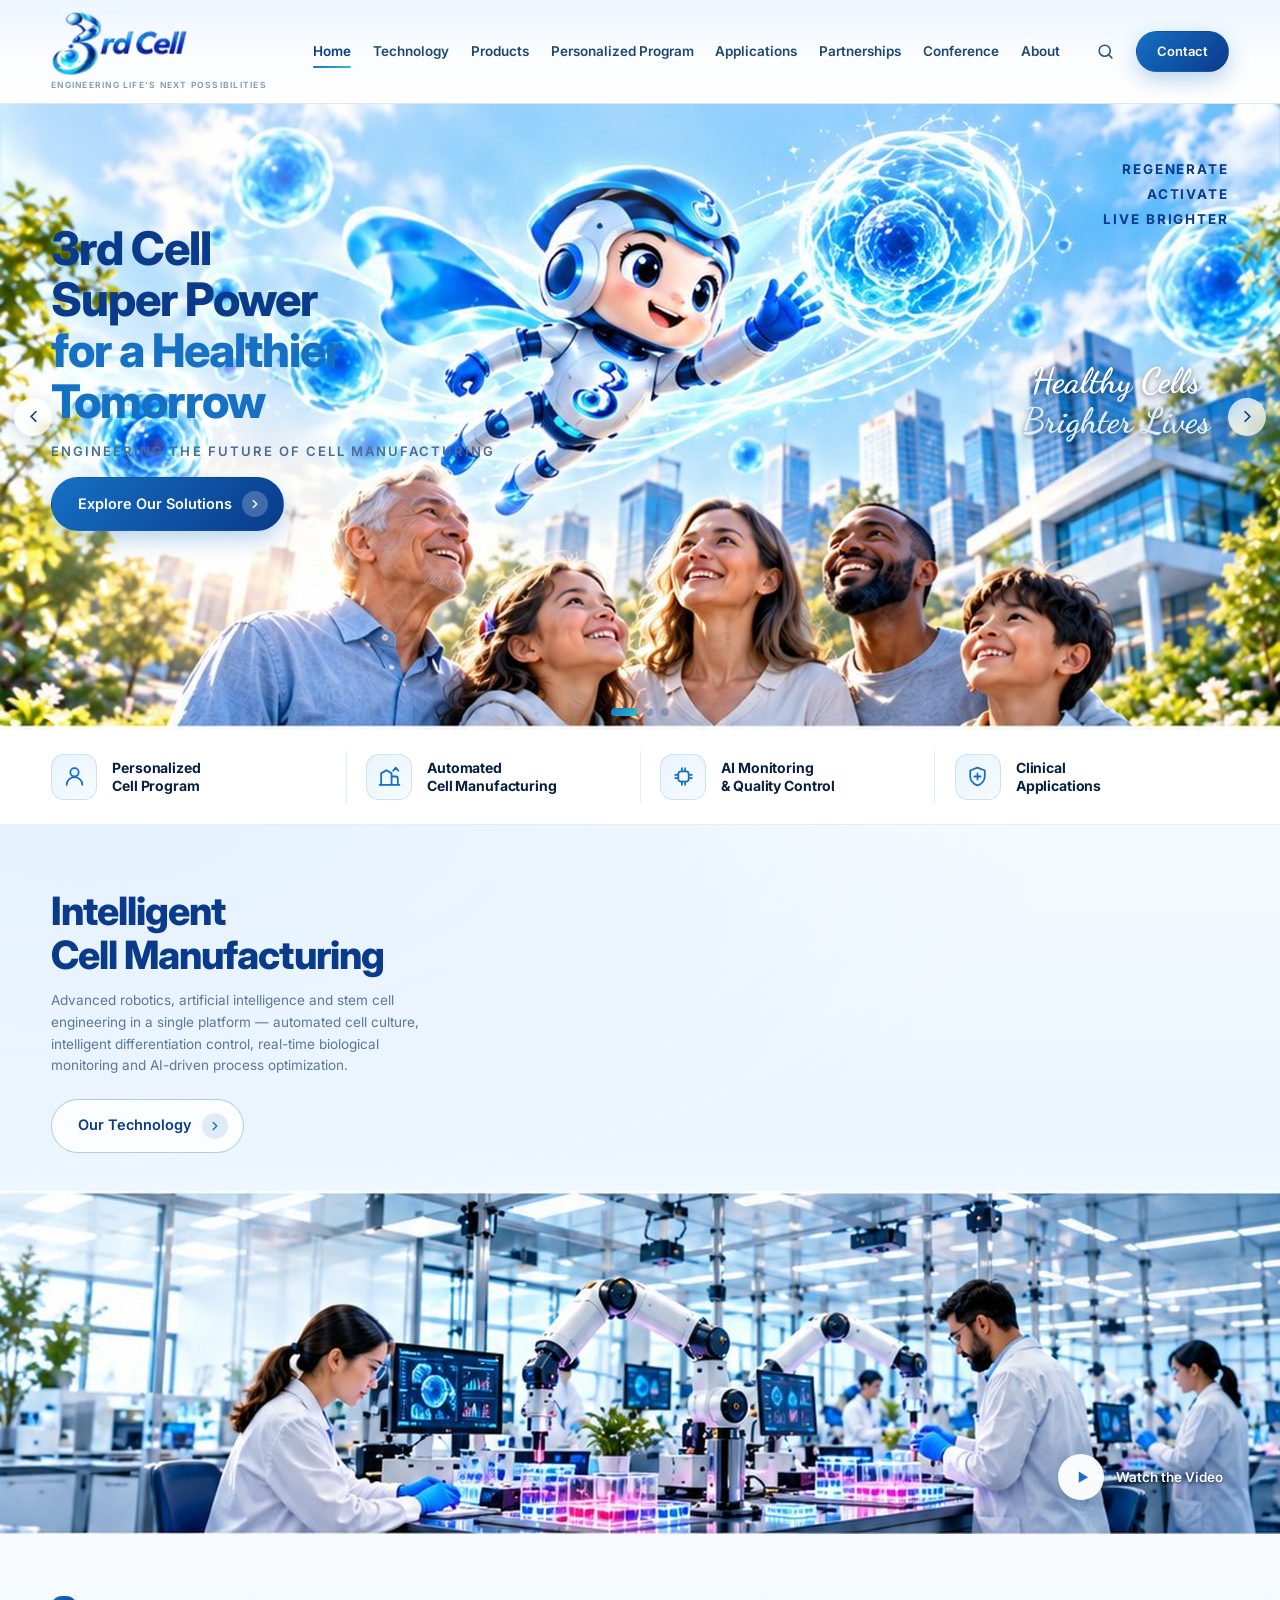
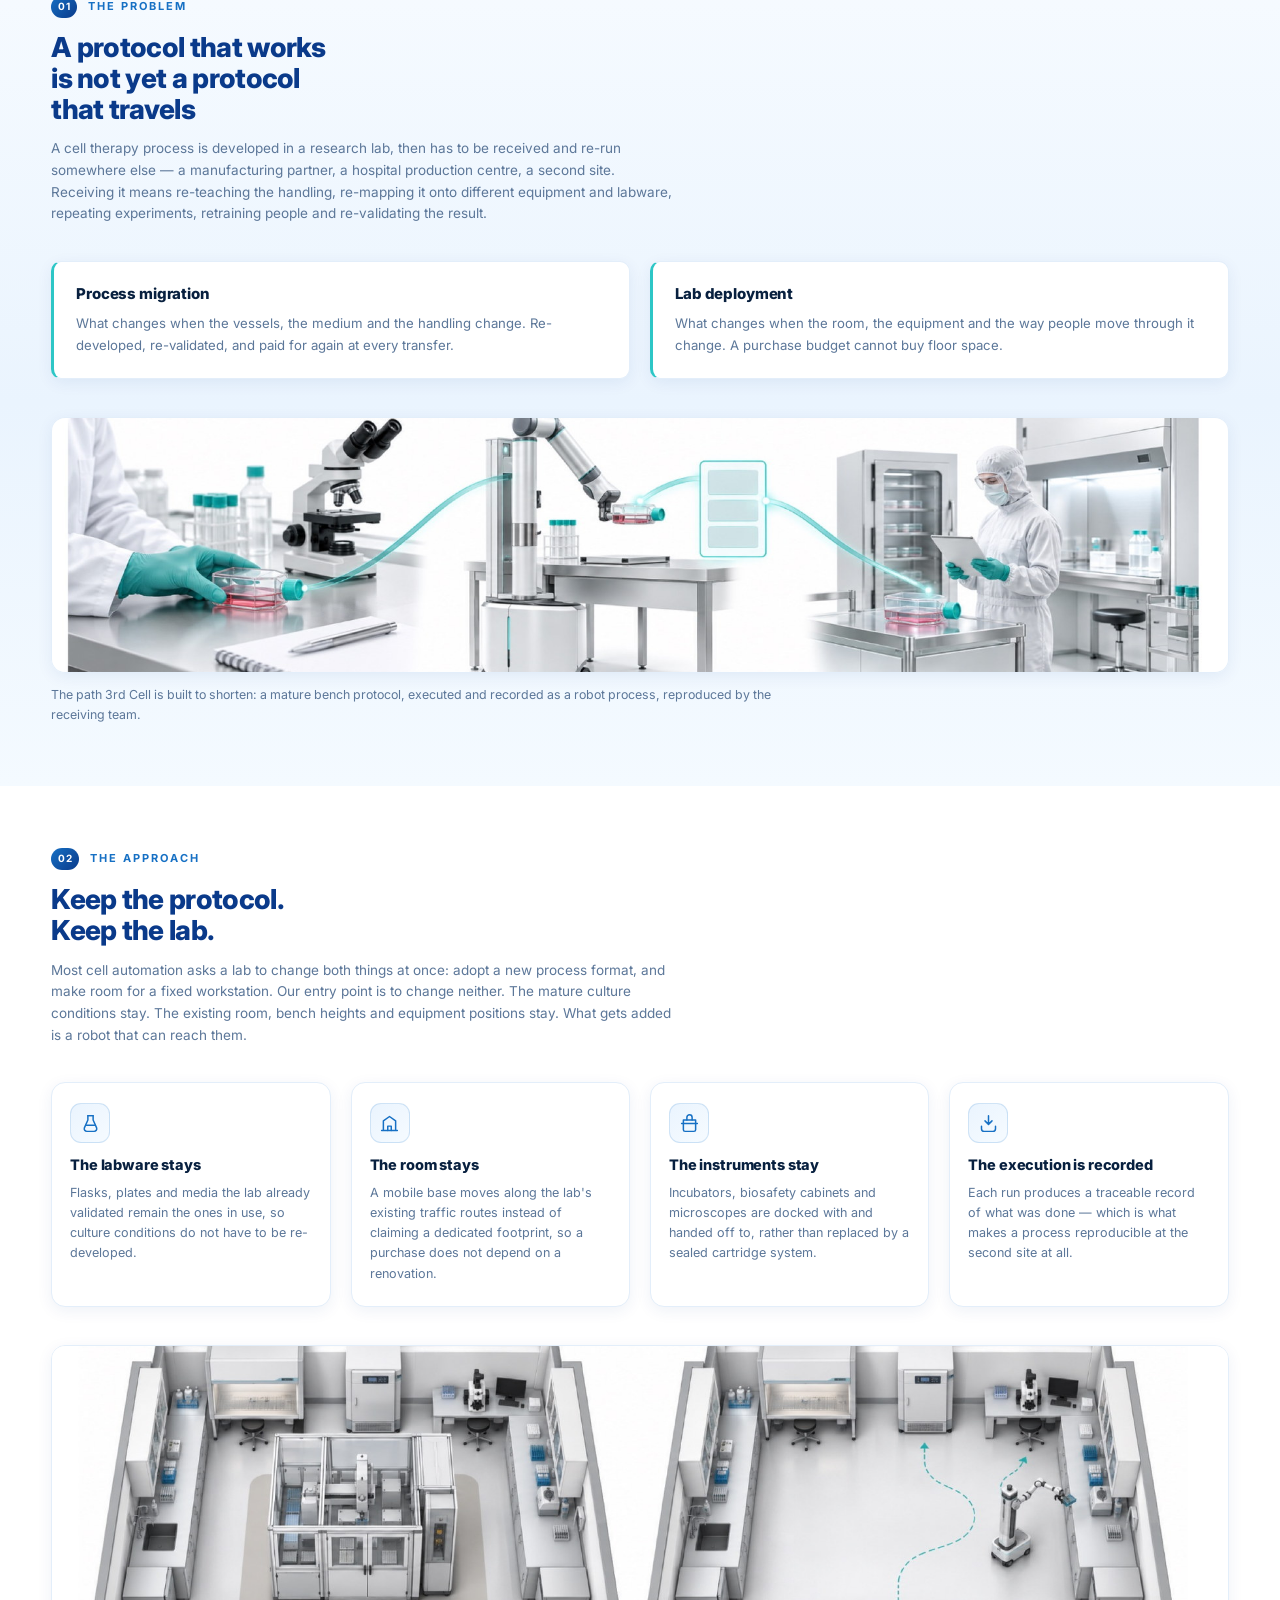
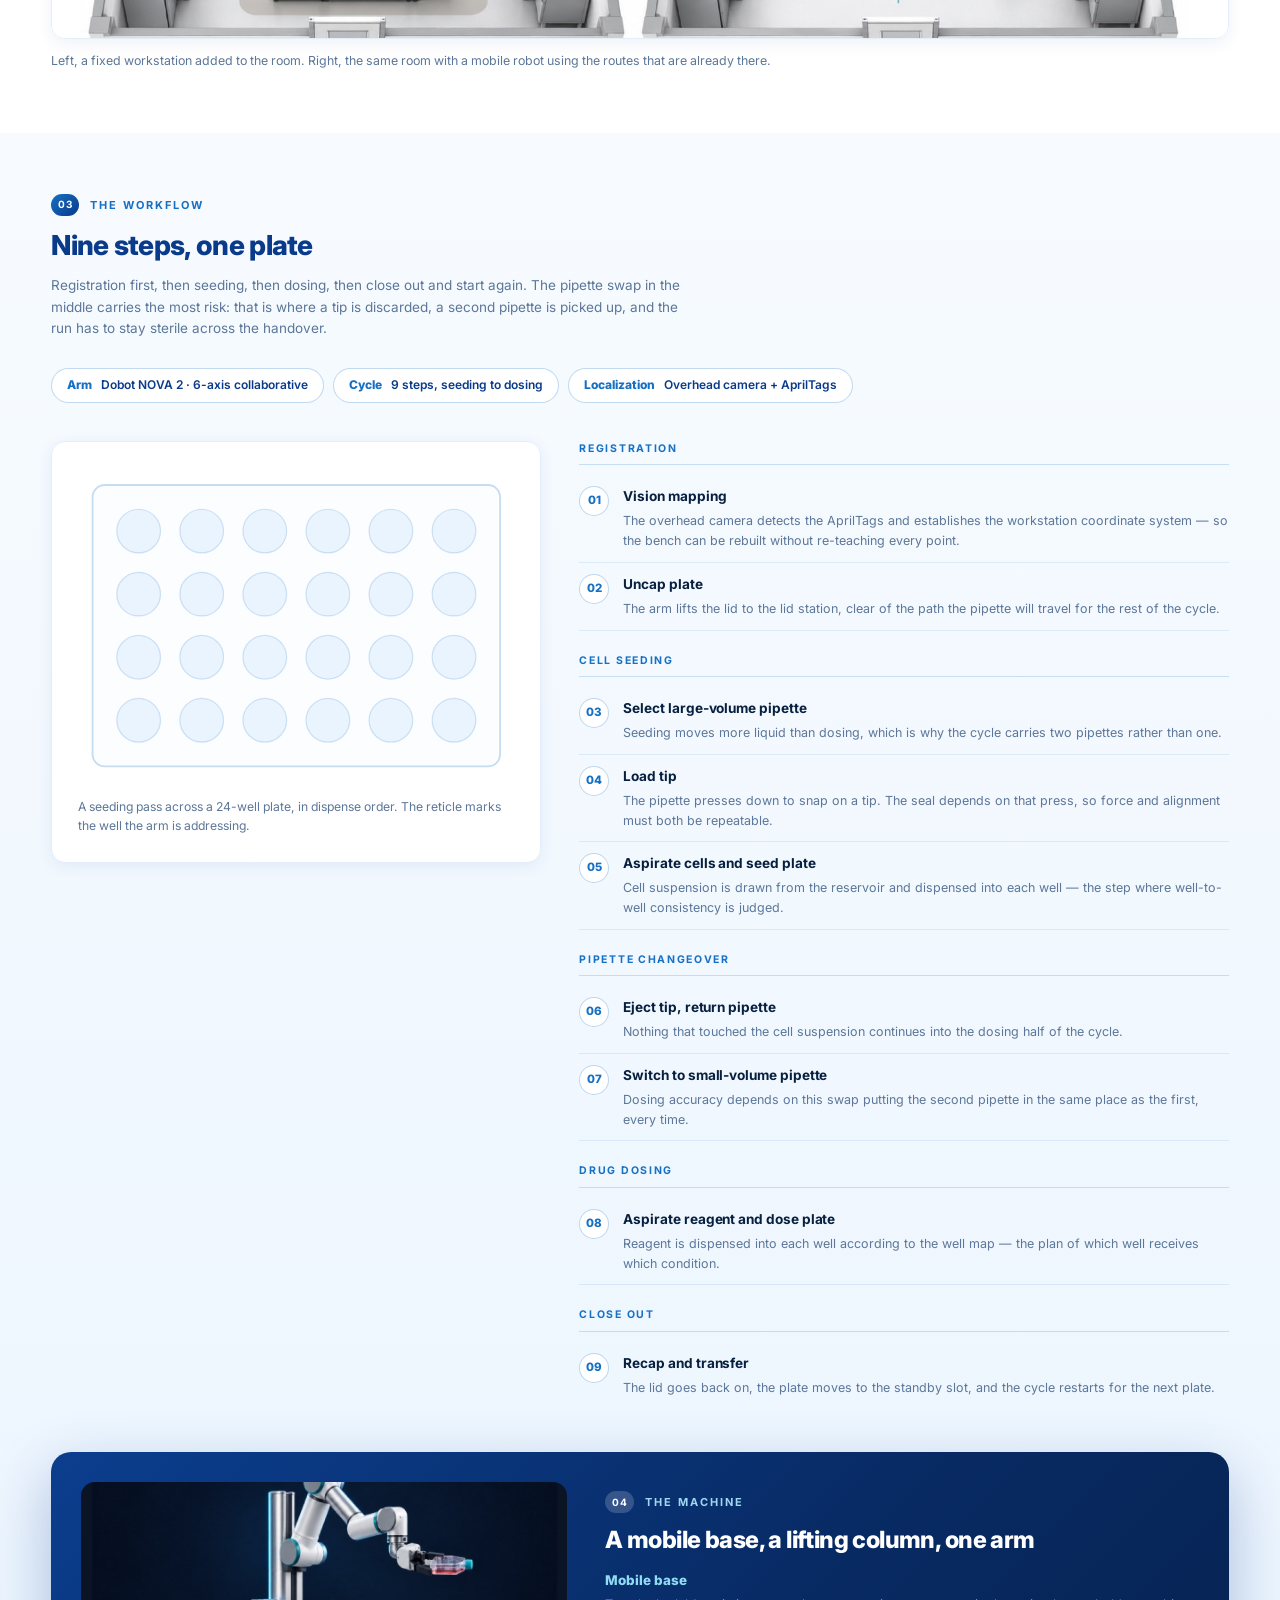
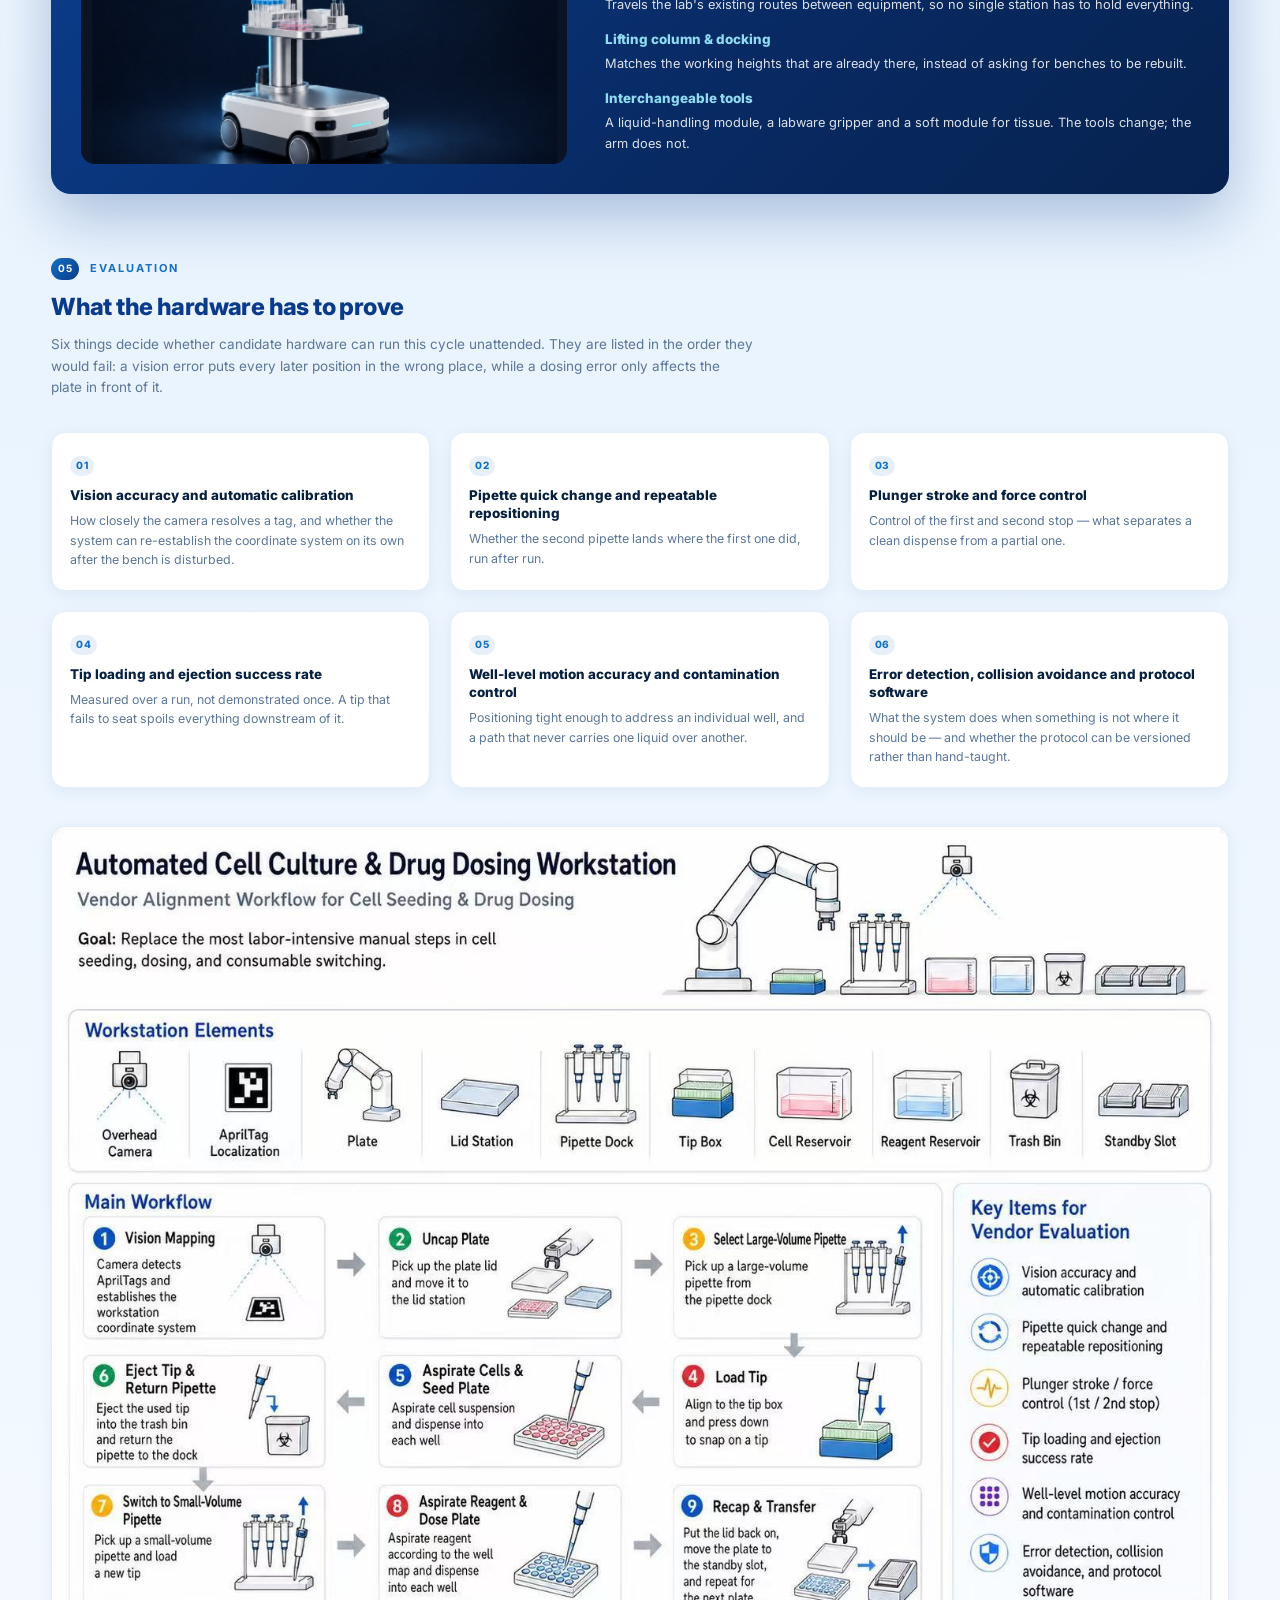
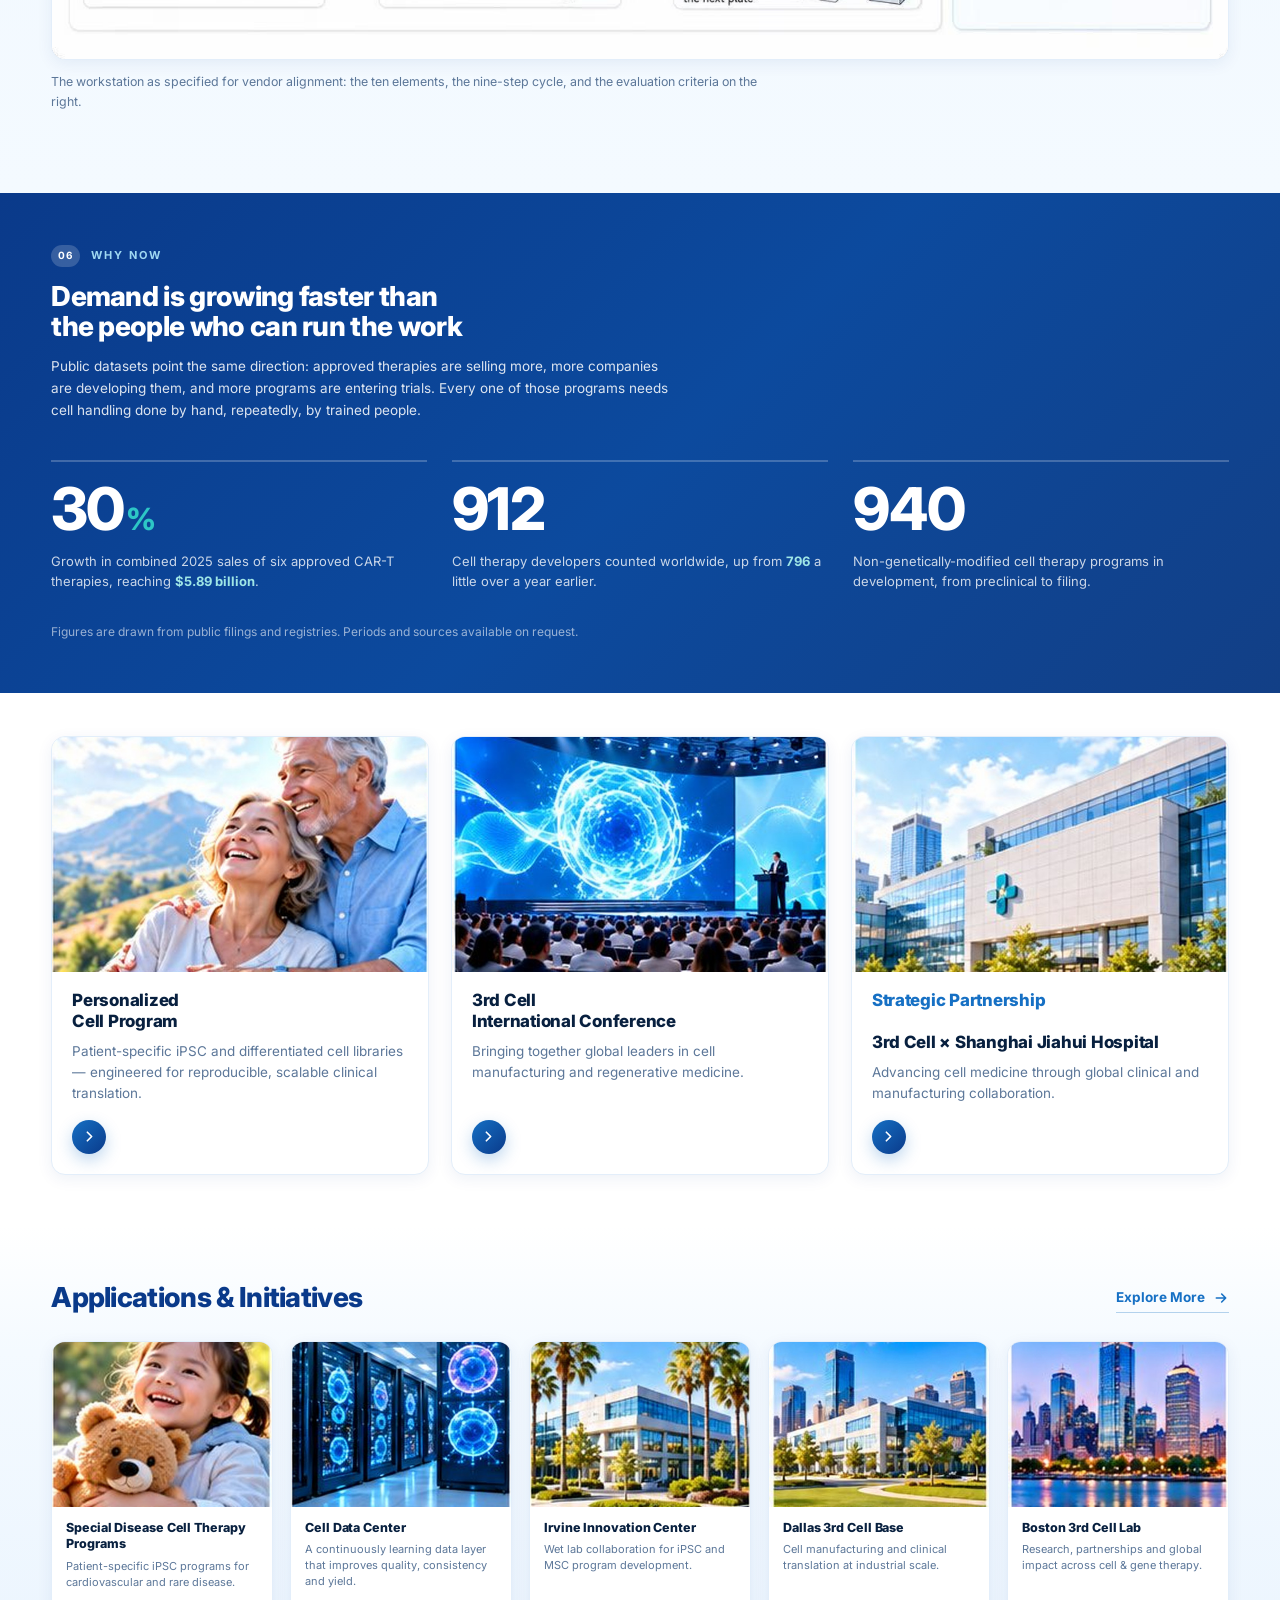
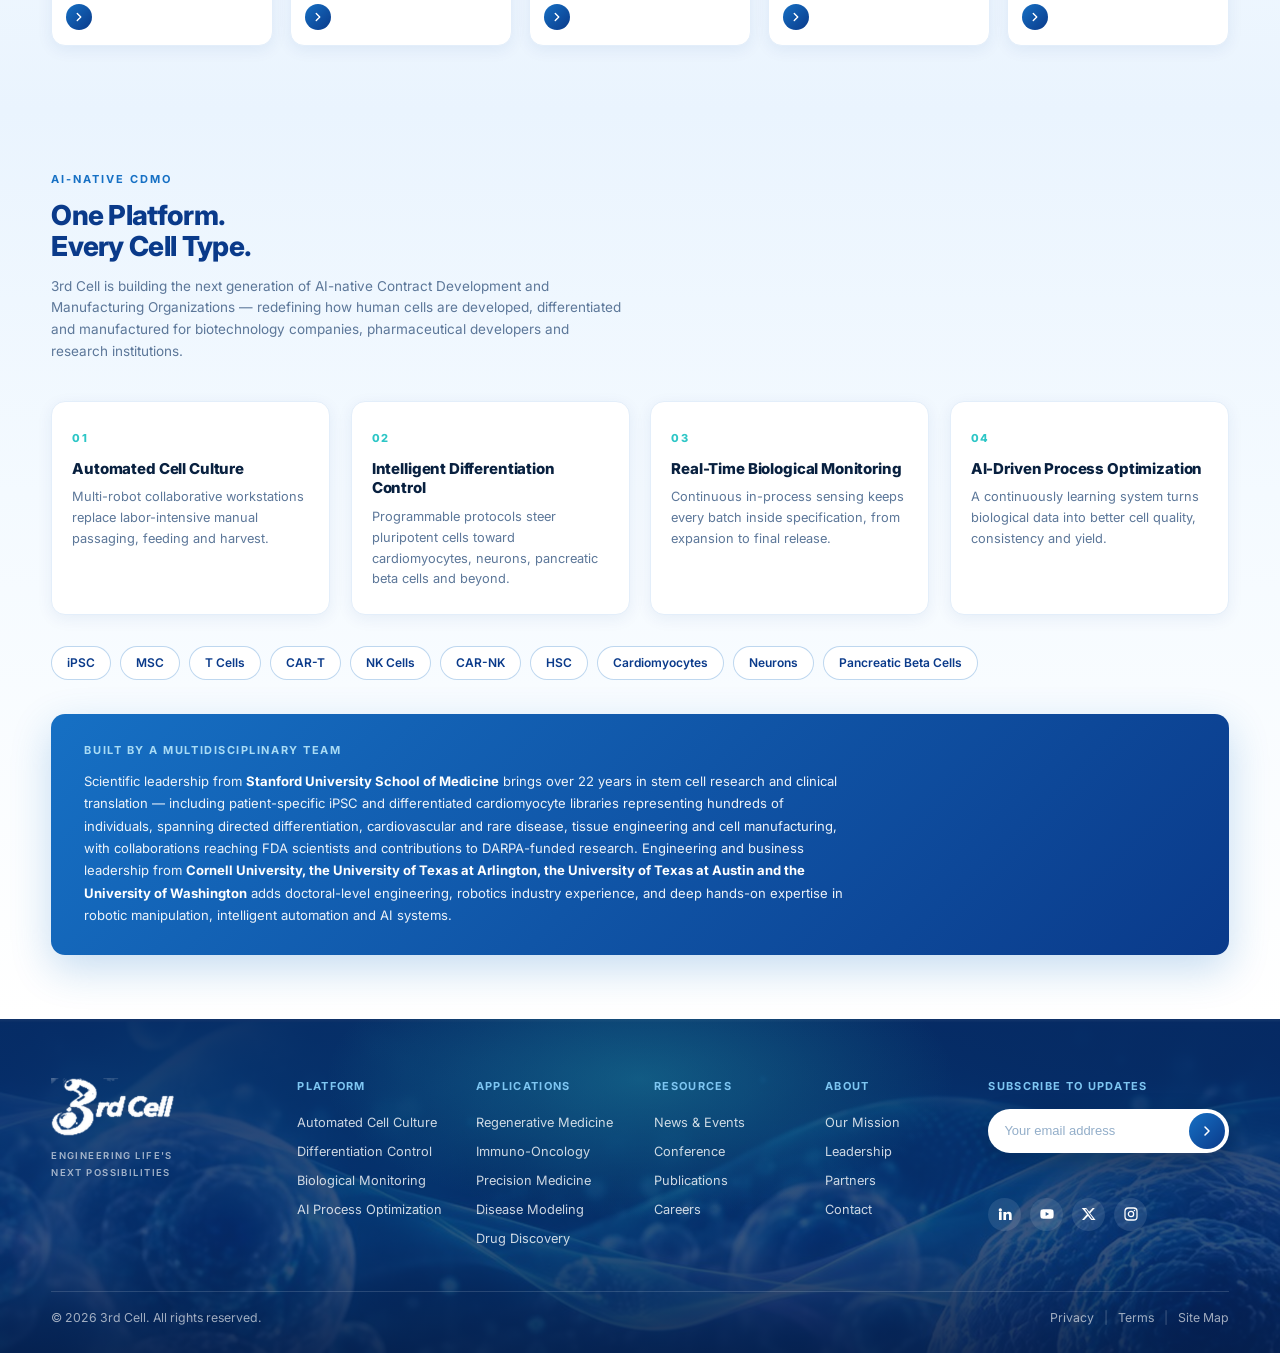
==== commit 15bf4f99: "Wire real workstation video into modal; add vendor evaluation block and spec sheet; fix scroll revea" ====
--- a/index.html
+++ b/index.html
@@ -301,13 +301,33 @@
         </dl>
       </div>
     </div>
+
+    <div class="prove">
+      <p class="kicker"><span>05</span> Evaluation</p>
+      <h3 class="h2 h2-xs">What the hardware has to prove</h3>
+      <p class="lede">Six things decide whether candidate hardware can run this cycle unattended. They are listed in the order they would fail: a vision error puts every later position in the wrong place, while a dosing error only affects the plate in front of it.</p>
+
+      <ol class="prove-list">
+        <li class="reveal"><span class="prove-n">01</span><strong>Vision accuracy and automatic calibration</strong><p>How closely the camera resolves a tag, and whether the system can re-establish the coordinate system on its own after the bench is disturbed.</p></li>
+        <li class="reveal"><span class="prove-n">02</span><strong>Pipette quick change and repeatable repositioning</strong><p>Whether the second pipette lands where the first one did, run after run.</p></li>
+        <li class="reveal"><span class="prove-n">03</span><strong>Plunger stroke and force control</strong><p>Control of the first and second stop — what separates a clean dispense from a partial one.</p></li>
+        <li class="reveal"><span class="prove-n">04</span><strong>Tip loading and ejection success rate</strong><p>Measured over a run, not demonstrated once. A tip that fails to seat spoils everything downstream of it.</p></li>
+        <li class="reveal"><span class="prove-n">05</span><strong>Well-level motion accuracy and contamination control</strong><p>Positioning tight enough to address an individual well, and a path that never carries one liquid over another.</p></li>
+        <li class="reveal"><span class="prove-n">06</span><strong>Error detection, collision avoidance and protocol software</strong><p>What the system does when something is not where it should be — and whether the protocol can be versioned rather than hand-taught.</p></li>
+      </ol>
+
+      <figure class="band-figure prove-sheet reveal">
+        <img src="assets/workflow-overview.jpg" alt="Workstation overview diagram showing the ten elements, the nine-step seeding and dosing cycle, and six vendor evaluation criteria.">
+        <figcaption>The workstation as specified for vendor alignment: the ten elements, the nine-step cycle, and the evaluation criteria on the right.</figcaption>
+      </figure>
+    </div>
   </div>
 </section>
 
 <!-- ══════════ MARKET ══════════ -->
 <section class="band band--tight" id="market">
   <div class="wrap">
-    <p class="kicker kicker--light"><span>05</span> Why Now</p>
+    <p class="kicker kicker--light"><span>06</span> Why Now</p>
     <h2 class="h2 h2-sm">Demand is growing faster than<br>the people who can run the work</h2>
     <p class="lede">Public datasets point the same direction: approved therapies are selling more, more companies are developing them, and more programs are entering trials. Every one of those programs needs cell handling done by hand, repeatedly, by trained people.</p>
 
@@ -518,13 +538,19 @@
   <div class="modal-backdrop" data-close></div>
   <div class="modal-box" role="dialog" aria-modal="true" aria-label="3rd Cell overview video">
     <button class="modal-close" data-close aria-label="Close">&times;</button>
-    <div class="modal-screen" id="modalScreen">
+    <div class="modal-screen">
       <div class="modal-head">
-        <p class="modal-caption">The cycle — a seeding and dosing pass across a 24-well plate</p>
-        <p class="modal-sub">Nine steps, one plate. Registration, seeding, pipette changeover, dosing, close out.</p>
-      </div>
-      <div class="modal-plate" id="modalPlate"></div>
-      <p class="modal-hint">Rendered live in SVG. To play a film here instead, drop a file at <code>assets/cycle.mp4</code> and we will wire the player in.</p>
+        <p class="modal-caption">Collaborative arm running the cell handling sequence</p>
+        <p class="modal-sub">Bench-side pipetting on an existing lab bench — no dedicated enclosure, no rebuilt workspace.</p>
+      </div>
+      <div class="video-frame">
+        <video id="cycleVideo" controls playsinline preload="metadata"
+               poster="assets/workstation-poster.jpg">
+          <source src="assets/workstation.mp4" type="video/mp4">
+          Your browser does not support HTML video.
+        </video>
+      </div>
+      <p class="modal-hint">Footage from the 3rd Cell workstation program. The nine-step cycle that drives it is set out above.</p>
     </div>
   </div>
 </div>
--- a/styles.css
+++ b/styles.css
@@ -493,6 +493,28 @@
 .machine-list dt{font-size:13.4px;font-weight:800;color:#8FDCF2}
 .machine-list dd{margin:4px 0 0;font-size:12.8px;line-height:1.6;color:rgba(255,255,255,.86)}
 
+/* what the hardware has to prove */
+.prove{margin-top:clamp(44px,5vw,80px)}
+.prove .lede{max-width:78ch}
+.prove-list{
+  list-style:none;margin:clamp(22px,2.6vw,34px) 0 0;padding:0;
+  display:grid;grid-template-columns:repeat(3,1fr);gap:clamp(14px,1.6vw,20px);
+}
+.prove-list li{
+  background:#fff;border:1px solid var(--line);border-radius:var(--r-md);
+  padding:18px 18px 20px;box-shadow:var(--sh-sm);
+  transition:transform .35s var(--ease),box-shadow .35s var(--ease),border-color .35s;
+}
+.prove-list li:hover{transform:translateY(-4px);box-shadow:var(--sh-md);border-color:rgba(22,112,196,.26)}
+.prove-n{
+  display:inline-grid;place-items:center;min-width:24px;height:20px;padding:0 6px;
+  border-radius:999px;background:rgba(22,112,196,.10);color:var(--blue);
+  font-size:10px;font-weight:800;letter-spacing:.04em;margin-bottom:10px;
+}
+.prove-list strong{display:block;font-size:13.4px;font-weight:800;color:var(--ink);line-height:1.35}
+.prove-list p{margin-top:7px;font-size:12.4px;line-height:1.58;color:var(--muted)}
+.prove-sheet img{height:auto;object-fit:contain;background:#fff}
+
 /* market stats */
 #market{
   background:linear-gradient(135deg,#0A3A8A 0%,#0C4A9E 52%,#123F86 100%);
@@ -603,10 +625,13 @@
 .modal-head{text-align:center}
 .modal-caption{color:#fff;font-weight:700;font-size:clamp(14px,1.4vw,17px);letter-spacing:-.01em}
 .modal-sub{margin-top:7px;color:rgba(255,255,255,.62);font-size:12.5px}
-.modal-plate{
-  background:#fff;border-radius:var(--r-md);padding:clamp(14px,1.8vw,24px);line-height:0;
-}
-.modal-plate .plate{max-width:520px;margin-inline:auto}
+.video-frame{
+  border-radius:var(--r-md);overflow:hidden;background:#000;
+  box-shadow:0 18px 50px rgba(0,0,0,.45);
+}
+.video-frame video{
+  width:100%;height:auto;max-height:60vh;display:block;background:#000;
+}
 .modal-hint{text-align:center;color:rgba(255,255,255,.52);font-size:12px}
 .modal-hint code{background:rgba(255,255,255,.12);padding:2px 6px;border-radius:5px;font-size:12px}
 
@@ -627,6 +652,7 @@
   .apps-grid .app-card:nth-child(4),.apps-grid .app-card:nth-child(5){grid-column:span 1}
   .plat-grid{grid-template-columns:repeat(2,1fr)}
   .quad{grid-template-columns:repeat(2,1fr)}
+  .prove-list{grid-template-columns:repeat(2,1fr)}
   .footer-grid{grid-template-columns:1.4fr 1fr 1fr 1.5fr;row-gap:34px}
   .footer-sub{grid-column:span 1}
 }
@@ -701,6 +727,7 @@
   .duo{grid-template-columns:1fr}
   .quad{grid-template-columns:1fr}
   .stats{grid-template-columns:1fr;gap:22px}
+  .prove-list{grid-template-columns:1fr}
 
   .watch{right:auto;left:var(--gutter);bottom:16px}
   .watch-text{display:none}
